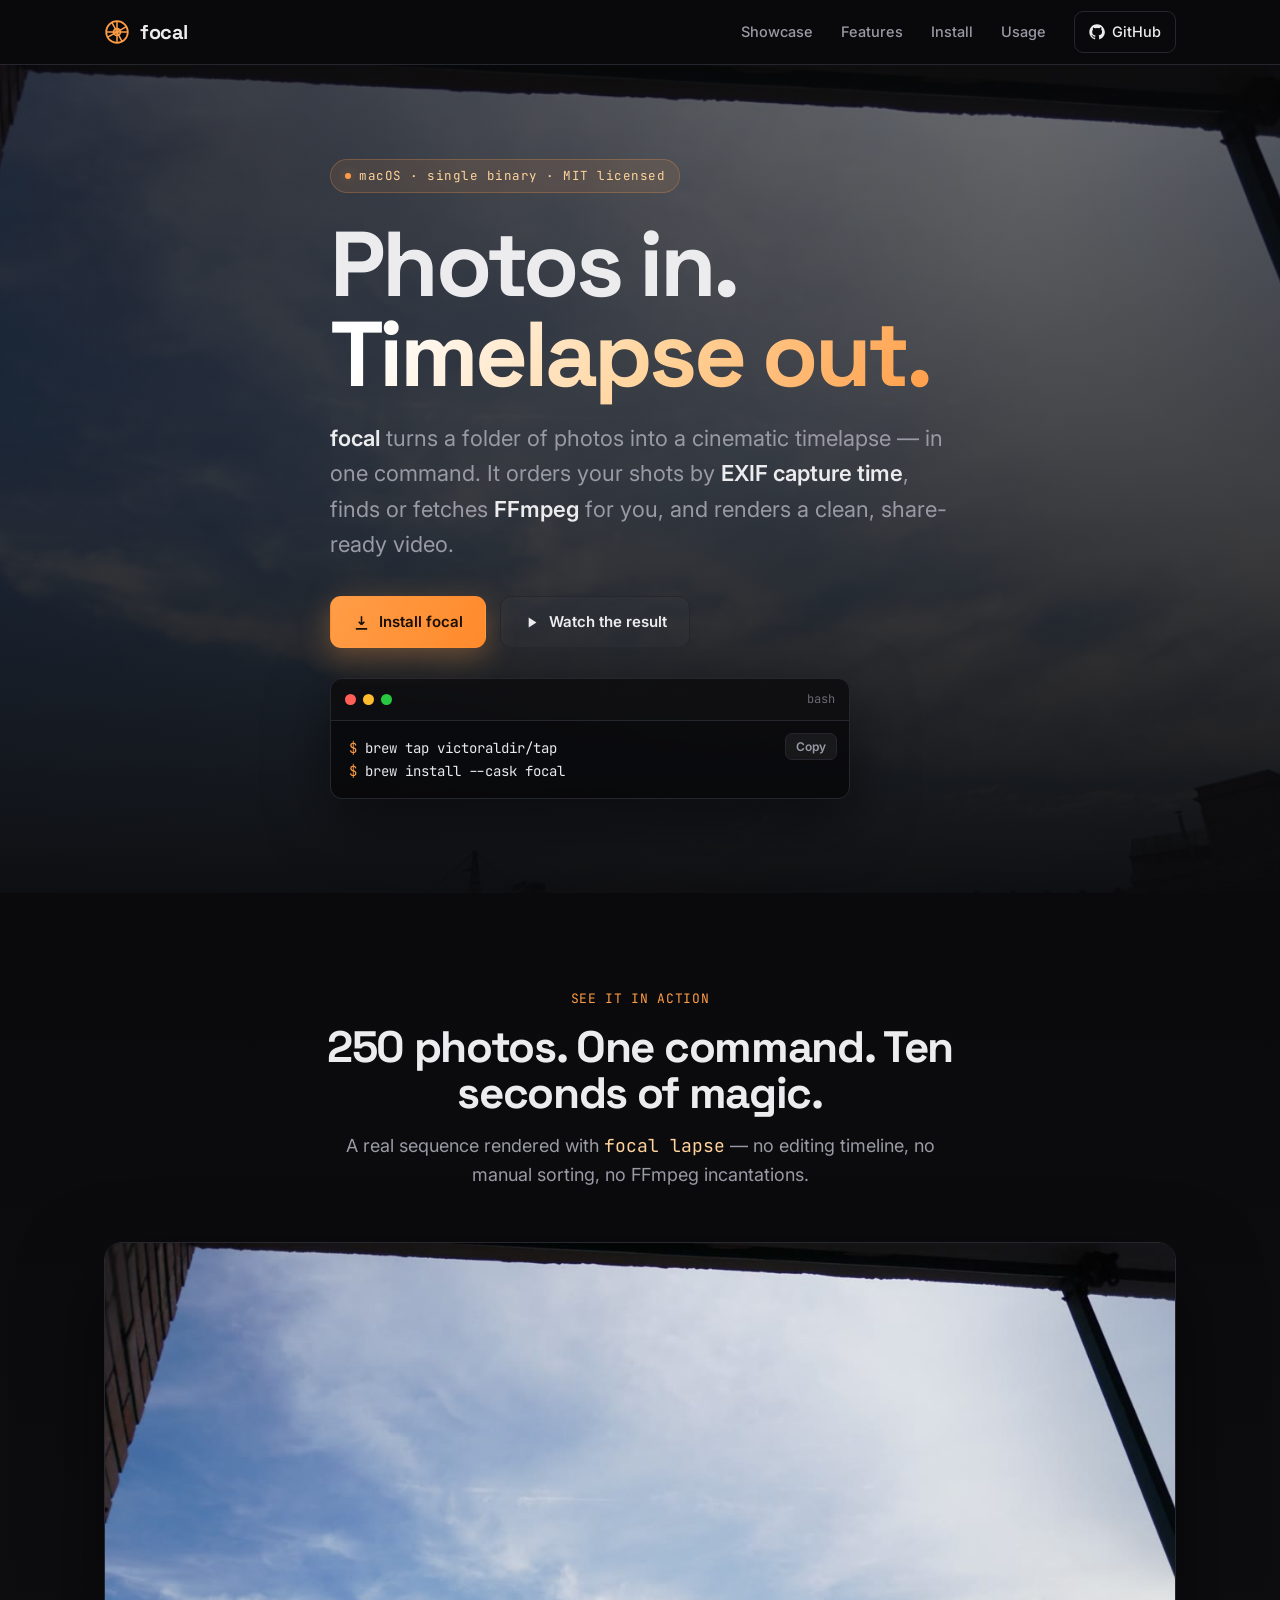
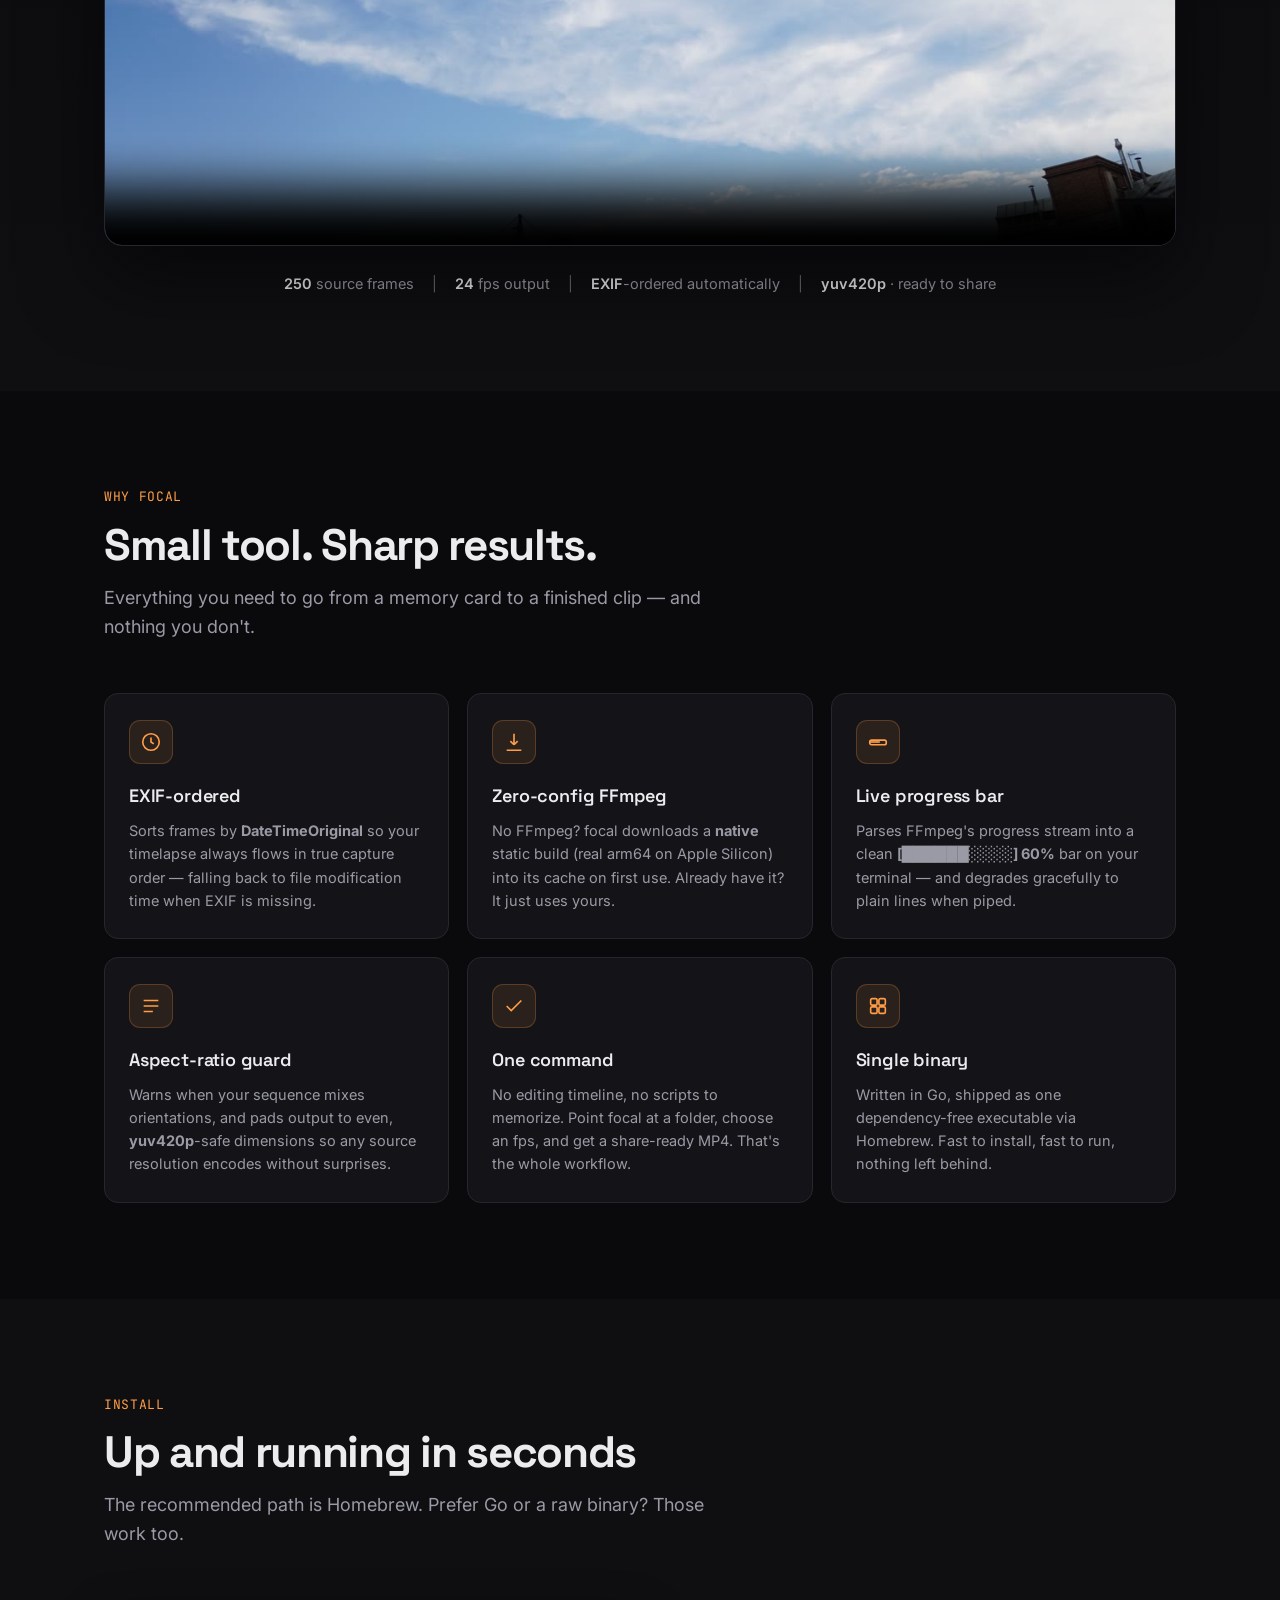
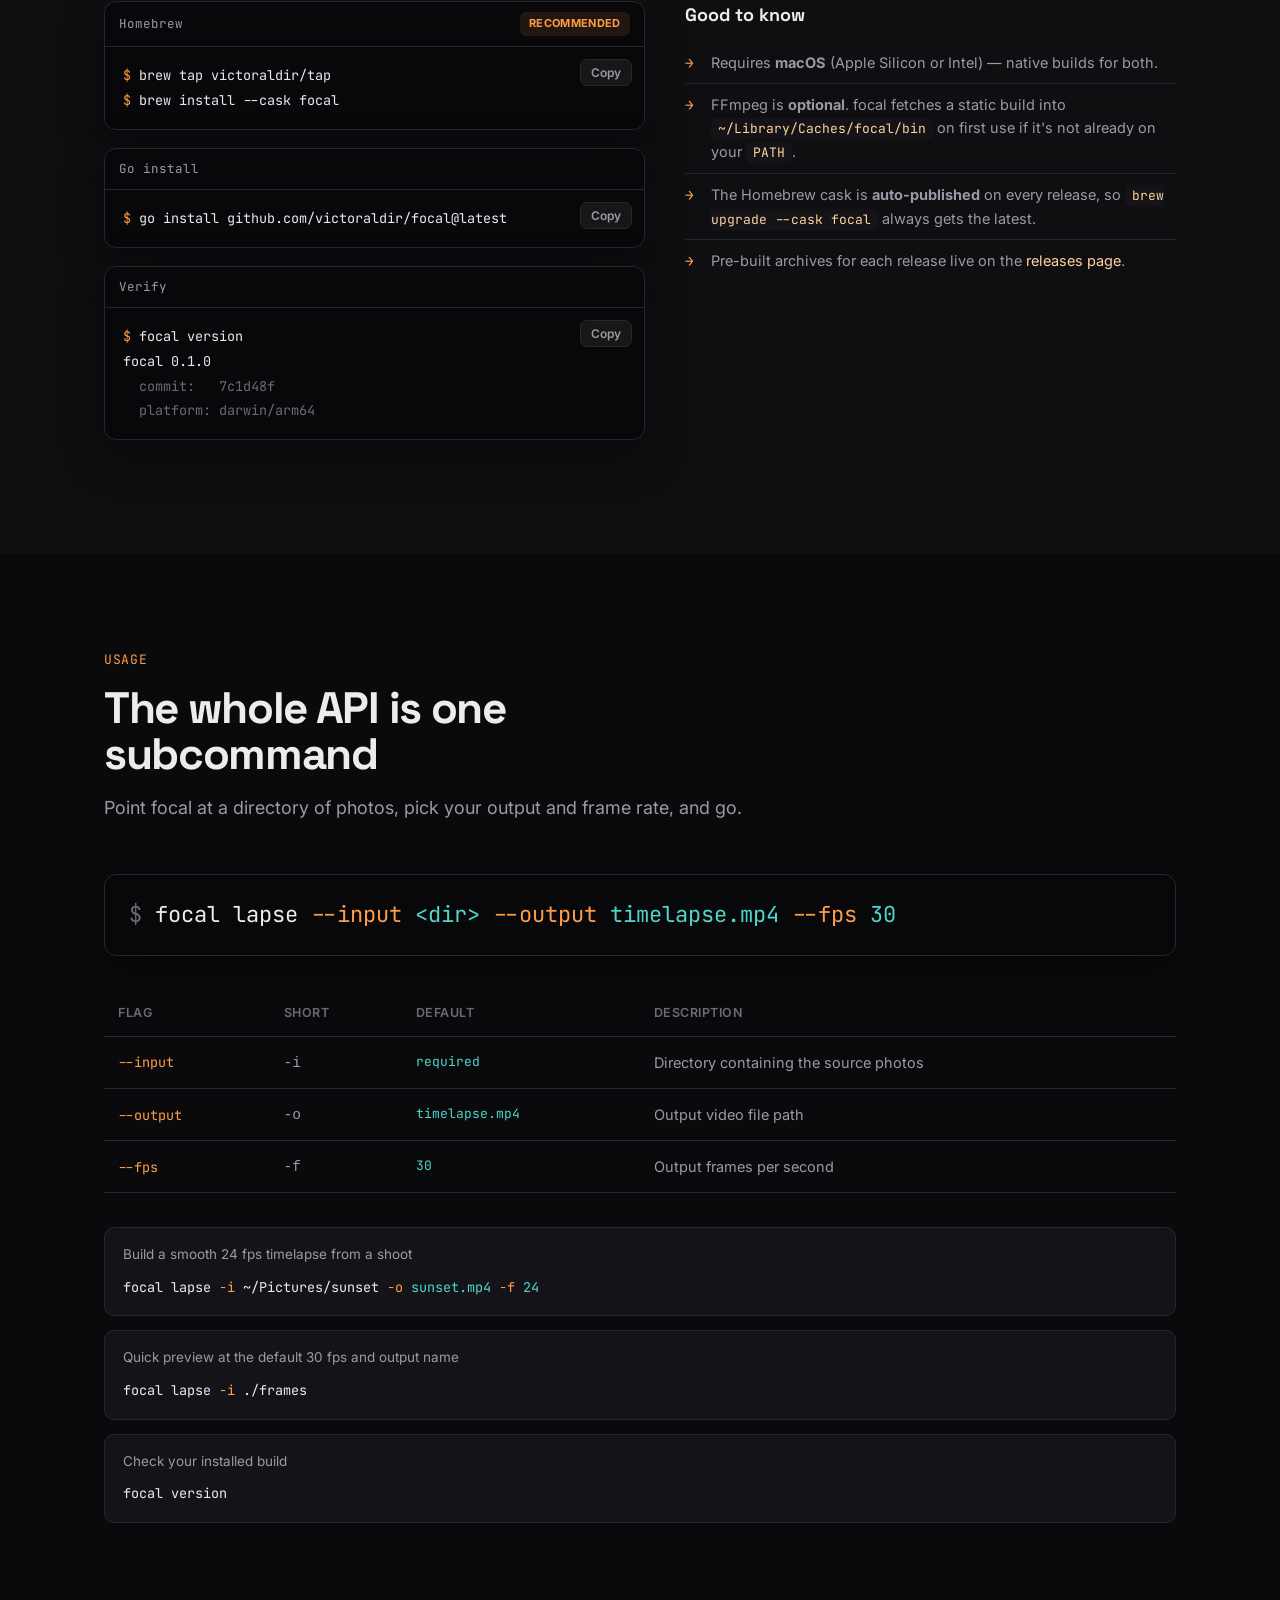
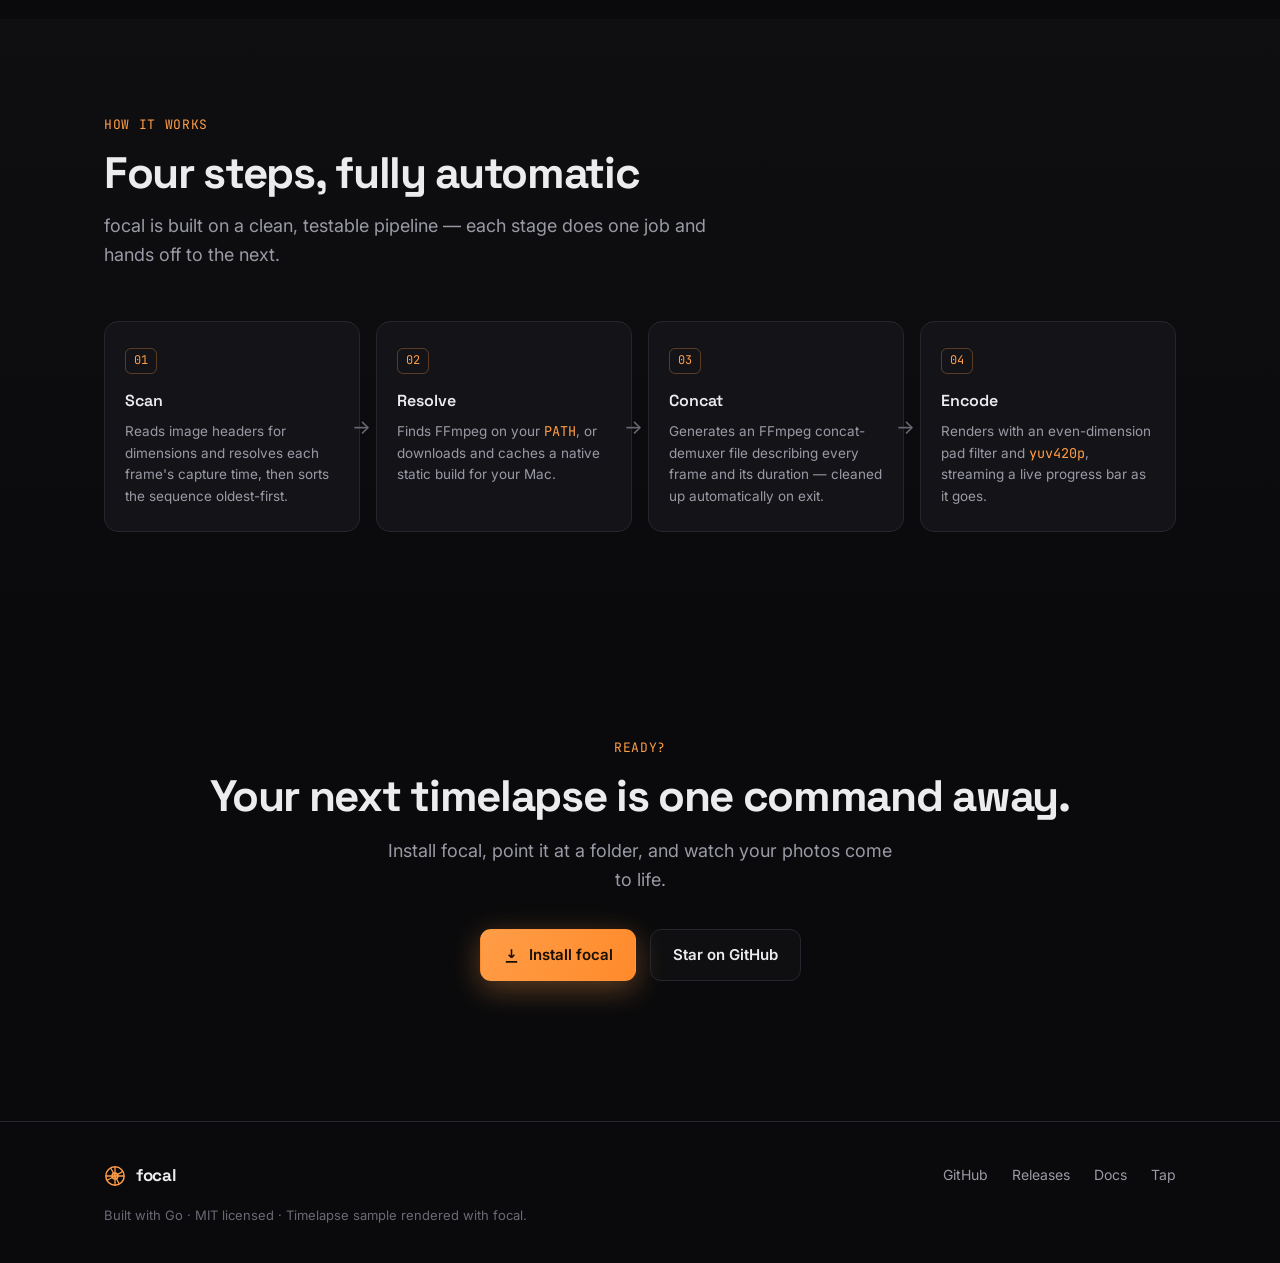
==== docs/index.html @ 0768a814 "docs: add GitHub Pages landing site with timelapse sample Cinematic single-page site (docs/) with he" ====
<!DOCTYPE html>
<html lang="en">
<head>
<meta charset="UTF-8" />
<meta name="viewport" content="width=device-width, initial-scale=1.0" />
<title>focal — cinematic timelapses from a folder of photos</title>
<meta name="description" content="focal is a fast, dependency-free CLI that turns photo sequences into cinematic timelapses. It orders shots by EXIF time, auto-fetches FFmpeg, and renders a share-ready video in one command." />
<meta property="og:title" content="focal — cinematic timelapses from a folder of photos" />
<meta property="og:description" content="Turn a folder of photos into a timelapse in one command. EXIF-ordered, FFmpeg-powered, zero-config on macOS." />
<meta property="og:type" content="website" />
<link rel="preconnect" href="https://fonts.googleapis.com" />
<link rel="preconnect" href="https://fonts.gstatic.com" crossorigin />
<link href="https://fonts.googleapis.com/css2?family=Space+Grotesk:wght@400;500;600;700&family=Inter:wght@400;500;600&family=JetBrains+Mono:wght@400;500&display=swap" rel="stylesheet" />
<style>
  :root {
    --bg: #0a0a0c;
    --bg-2: #0f0f12;
    --card: #141418;
    --card-hover: #1a1a20;
    --border: #26262e;
    --text: #ececef;
    --muted: #9a9aa6;
    --faint: #6a6a76;
    --accent: #ff9d47;
    --accent-2: #ffd39b;
    --accent-glow: rgba(255, 157, 71, 0.35);
    --teal: #4fd6c9;
    --radius: 14px;
    --maxw: 1120px;
    --font-display: 'Space Grotesk', system-ui, sans-serif;
    --font-body: 'Inter', system-ui, -apple-system, sans-serif;
    --font-mono: 'JetBrains Mono', ui-monospace, 'SF Mono', Menlo, monospace;
  }

  * { box-sizing: border-box; margin: 0; padding: 0; }
  html { scroll-behavior: smooth; }
  body {
    background: var(--bg);
    color: var(--text);
    font-family: var(--font-body);
    line-height: 1.6;
    -webkit-font-smoothing: antialiased;
    overflow-x: hidden;
  }
  a { color: inherit; text-decoration: none; }
  .wrap { max-width: var(--maxw); margin: 0 auto; padding: 0 24px; }

  /* ---------- Nav ---------- */
  nav {
    position: sticky; top: 0; z-index: 50;
    backdrop-filter: blur(12px);
    background: rgba(10, 10, 12, 0.72);
    border-bottom: 1px solid var(--border);
  }
  nav .wrap { display: flex; align-items: center; justify-content: space-between; height: 64px; }
  .brand { display: flex; align-items: center; gap: 10px; font-family: var(--font-display); font-weight: 700; font-size: 20px; letter-spacing: -0.02em; }
  .brand svg { width: 26px; height: 26px; }
  .nav-links { display: flex; align-items: center; gap: 28px; }
  .nav-links a { color: var(--muted); font-size: 14.5px; font-weight: 500; transition: color .18s; }
  .nav-links a:hover { color: var(--text); }
  .nav-cta {
    display: inline-flex; align-items: center; gap: 7px;
    border: 1px solid var(--border); border-radius: 9px;
    padding: 8px 14px; color: var(--text) !important; font-weight: 600; font-size: 14px;
    transition: border-color .18s, background .18s;
  }
  .nav-cta:hover { border-color: var(--accent); background: rgba(255,157,71,0.08); }
  @media (max-width: 720px) { .nav-links a:not(.nav-cta) { display: none; } }

  /* ---------- Hero ---------- */
  .hero { position: relative; min-height: 92vh; display: flex; align-items: center; overflow: hidden; }
  .hero-video {
    position: absolute; inset: 0; width: 100%; height: 100%;
    object-fit: cover; z-index: 0; filter: saturate(1.05) contrast(1.02);
  }
  .hero-scrim {
    position: absolute; inset: 0; z-index: 1;
    background:
      radial-gradient(120% 90% at 15% 10%, rgba(10,10,12,0.35), transparent 55%),
      linear-gradient(180deg, rgba(10,10,12,0.55) 0%, rgba(10,10,12,0.72) 45%, rgba(10,10,12,0.97) 100%);
  }
  .hero .wrap { position: relative; z-index: 2; padding-top: 60px; padding-bottom: 60px; }
  .eyebrow {
    display: inline-flex; align-items: center; gap: 8px;
    font-family: var(--font-mono); font-size: 12.5px; letter-spacing: 0.04em;
    color: var(--accent-2); background: rgba(255,157,71,0.10);
    border: 1px solid rgba(255,157,71,0.25); border-radius: 999px; padding: 6px 14px;
    margin-bottom: 26px;
  }
  .eyebrow .dot { width: 6px; height: 6px; border-radius: 50%; background: var(--accent); box-shadow: 0 0 10px var(--accent-glow); }
  h1 {
    font-family: var(--font-display); font-weight: 700;
    font-size: clamp(46px, 8vw, 92px); line-height: 0.98; letter-spacing: -0.04em;
    margin-bottom: 22px;
  }
  h1 .grad {
    background: linear-gradient(120deg, #fff 10%, var(--accent-2) 55%, var(--accent) 100%);
    -webkit-background-clip: text; background-clip: text; -webkit-text-fill-color: transparent;
  }
  .lede { font-size: clamp(17px, 2.4vw, 22px); color: var(--muted); max-width: 620px; margin-bottom: 34px; }
  .lede strong { color: var(--text); font-weight: 600; }

  .hero-actions { display: flex; flex-wrap: wrap; gap: 14px; align-items: center; margin-bottom: 30px; }
  .btn {
    display: inline-flex; align-items: center; gap: 9px;
    font-weight: 600; font-size: 15px; border-radius: 11px; padding: 13px 22px;
    transition: transform .15s, box-shadow .2s, background .2s, border-color .2s; cursor: pointer; border: 1px solid transparent;
  }
  .btn-primary { background: linear-gradient(120deg, var(--accent) 0%, #ff8a2b 100%); color: #1a0f04; box-shadow: 0 8px 30px var(--accent-glow); }
  .btn-primary:hover { transform: translateY(-2px); box-shadow: 0 12px 40px var(--accent-glow); }
  .btn-ghost { border-color: var(--border); color: var(--text); background: rgba(255,255,255,0.02); }
  .btn-ghost:hover { border-color: var(--faint); background: rgba(255,255,255,0.05); }

  /* Terminal copy block */
  .terminal {
    background: rgba(8,8,10,0.86); border: 1px solid var(--border); border-radius: 12px;
    font-family: var(--font-mono); font-size: 14px; max-width: 520px;
    box-shadow: 0 20px 60px rgba(0,0,0,0.5); overflow: hidden;
  }
  .terminal-bar { display: flex; align-items: center; gap: 7px; padding: 11px 14px; border-bottom: 1px solid var(--border); background: rgba(255,255,255,0.015); }
  .terminal-bar .tdot { width: 11px; height: 11px; border-radius: 50%; }
  .terminal-bar .r { background: #ff5f57; } .terminal-bar .y { background: #febc2e; } .terminal-bar .g { background: #28c840; }
  .terminal-bar .tlabel { margin-left: auto; color: var(--faint); font-size: 12px; }
  .terminal-body { padding: 16px 18px; position: relative; }
  .terminal-body .line { white-space: nowrap; overflow-x: auto; }
  .terminal-body .prompt { color: var(--accent); user-select: none; }
  .terminal-body .cmd { color: #e8e8ee; }
  .copy-btn {
    position: absolute; top: 12px; right: 12px;
    background: rgba(255,255,255,0.06); border: 1px solid var(--border); color: var(--muted);
    border-radius: 7px; padding: 5px 10px; font-family: var(--font-body); font-size: 12px; font-weight: 600;
    cursor: pointer; transition: all .15s;
  }
  .copy-btn:hover { color: var(--text); border-color: var(--faint); }
  .copy-btn.copied { color: var(--teal); border-color: var(--teal); }

  /* ---------- Sections ---------- */
  section { padding: 96px 0; position: relative; }
  .section-head { max-width: 640px; margin-bottom: 52px; }
  .kicker { font-family: var(--font-mono); font-size: 13px; letter-spacing: 0.05em; color: var(--accent); text-transform: uppercase; margin-bottom: 14px; display: block; }
  h2 { font-family: var(--font-display); font-weight: 700; font-size: clamp(30px, 4.5vw, 44px); letter-spacing: -0.03em; line-height: 1.05; margin-bottom: 16px; }
  .section-head p { color: var(--muted); font-size: 18px; }

  /* Showcase */
  .showcase { background: linear-gradient(180deg, var(--bg) 0%, var(--bg-2) 100%); }
  .video-frame {
    border: 1px solid var(--border); border-radius: 18px; overflow: hidden;
    box-shadow: 0 30px 80px rgba(0,0,0,0.55); background: #000; position: relative;
  }
  .video-frame video { display: block; width: 100%; height: auto; }
  .video-caption {
    display: flex; flex-wrap: wrap; gap: 18px; justify-content: center; margin-top: 26px;
    color: var(--muted); font-size: 14.5px;
  }
  .video-caption b { color: var(--text); font-weight: 600; }
  .video-caption .sep { color: var(--faint); }

  /* Features */
  .features-grid { display: grid; grid-template-columns: repeat(3, 1fr); gap: 18px; }
  @media (max-width: 900px) { .features-grid { grid-template-columns: 1fr 1fr; } }
  @media (max-width: 600px) { .features-grid { grid-template-columns: 1fr; } }
  .feature {
    background: var(--card); border: 1px solid var(--border); border-radius: var(--radius);
    padding: 26px 24px; transition: transform .2s, border-color .2s, background .2s;
  }
  .feature:hover { transform: translateY(-4px); border-color: rgba(255,157,71,0.4); background: var(--card-hover); }
  .feature .ficon {
    width: 44px; height: 44px; border-radius: 11px; display: grid; place-items: center;
    background: rgba(255,157,71,0.10); border: 1px solid rgba(255,157,71,0.22); margin-bottom: 18px;
  }
  .feature .ficon svg { width: 22px; height: 22px; stroke: var(--accent); }
  .feature h3 { font-family: var(--font-display); font-size: 18px; font-weight: 600; margin-bottom: 8px; letter-spacing: -0.01em; }
  .feature p { color: var(--muted); font-size: 14.5px; }

  /* Install */
  .install { background: var(--bg-2); }
  .install-grid { display: grid; grid-template-columns: 1.1fr 1fr; gap: 40px; align-items: start; }
  @media (max-width: 860px) { .install-grid { grid-template-columns: 1fr; gap: 28px; } }
  .code-card {
    background: #08080a; border: 1px solid var(--border); border-radius: 12px; overflow: hidden;
    box-shadow: 0 16px 44px rgba(0,0,0,0.4); margin-bottom: 18px;
  }
  .code-card .cc-head { display: flex; align-items: center; justify-content: space-between; padding: 10px 14px; border-bottom: 1px solid var(--border); }
  .code-card .cc-title { font-family: var(--font-mono); font-size: 12.5px; color: var(--muted); }
  .code-card .cc-badge { font-size: 11px; font-weight: 700; color: var(--accent); background: rgba(255,157,71,0.1); padding: 3px 9px; border-radius: 6px; letter-spacing: 0.03em; }
  .code-card pre { margin: 0; padding: 16px 18px; overflow-x: auto; position: relative; }
  .code-card code { font-family: var(--font-mono); font-size: 13.5px; line-height: 1.85; color: #e8e8ee; }
  .code-card .c-prompt { color: var(--accent); user-select: none; }
  .code-card .c-comment { color: var(--faint); }
  .install-note { color: var(--muted); font-size: 14.5px; }
  .install-note h3 { font-family: var(--font-display); color: var(--text); font-size: 18px; margin-bottom: 12px; }
  .install-note ul { list-style: none; }
  .install-note li { padding: 9px 0; padding-left: 26px; position: relative; border-bottom: 1px solid var(--border); }
  .install-note li:before { content: "→"; position: absolute; left: 0; color: var(--accent); font-family: var(--font-mono); }
  .install-note li:last-child { border-bottom: none; }
  .install-note code { font-family: var(--font-mono); font-size: 13px; background: var(--card); padding: 2px 7px; border-radius: 5px; color: var(--accent-2); }

  /* Usage */
  .usage-cmd {
    font-family: var(--font-mono); font-size: clamp(15px, 2.6vw, 22px); background: #08080a;
    border: 1px solid var(--border); border-radius: 12px; padding: 22px 24px; margin-bottom: 34px;
    overflow-x: auto; box-shadow: 0 16px 44px rgba(0,0,0,0.4);
  }
  .usage-cmd .u-cmd { color: var(--text); } .usage-cmd .u-flag { color: var(--accent); } .usage-cmd .u-val { color: var(--teal); } .usage-cmd .u-prompt { color: var(--faint); }
  table.flags { width: 100%; border-collapse: collapse; font-size: 14.5px; }
  table.flags th, table.flags td { text-align: left; padding: 13px 14px; border-bottom: 1px solid var(--border); }
  table.flags th { color: var(--faint); font-weight: 600; font-size: 12.5px; text-transform: uppercase; letter-spacing: 0.04em; }
  table.flags td:first-child code { font-family: var(--font-mono); color: var(--accent); font-size: 13.5px; }
  table.flags td { color: var(--muted); }
  table.flags .def { font-family: var(--font-mono); color: var(--teal); font-size: 13px; }
  .examples { margin-top: 34px; display: grid; gap: 14px; }
  .example { background: var(--card); border: 1px solid var(--border); border-radius: 10px; padding: 16px 18px; }
  .example .ex-desc { color: var(--muted); font-size: 13.5px; margin-bottom: 8px; }
  .example code { font-family: var(--font-mono); font-size: 13.5px; color: var(--text); }
  .example .e-flag { color: var(--accent); } .example .e-val { color: var(--teal); }

  /* Pipeline */
  .pipeline { background: linear-gradient(180deg, var(--bg-2) 0%, var(--bg) 100%); }
  .steps { display: grid; grid-template-columns: repeat(4, 1fr); gap: 16px; }
  @media (max-width: 820px) { .steps { grid-template-columns: 1fr 1fr; } }
  @media (max-width: 460px) { .steps { grid-template-columns: 1fr; } }
  .step { background: var(--card); border: 1px solid var(--border); border-radius: var(--radius); padding: 24px 20px; position: relative; }
  .step .num { font-family: var(--font-mono); font-size: 12px; color: var(--accent); border: 1px solid rgba(255,157,71,0.3); border-radius: 6px; padding: 2px 8px; display: inline-block; margin-bottom: 14px; }
  .step h4 { font-family: var(--font-display); font-size: 16px; font-weight: 600; margin-bottom: 8px; }
  .step p { color: var(--muted); font-size: 13.5px; }
  .step .arrow { position: absolute; right: -12px; top: 50%; transform: translateY(-50%); color: var(--faint); z-index: 2; font-size: 20px; }
  @media (max-width: 820px) { .step .arrow { display: none; } }

  /* CTA */
  .final-cta { text-align: center; padding: 110px 0; }
  .final-cta h2 { margin-bottom: 18px; }
  .final-cta p { color: var(--muted); font-size: 18px; max-width: 520px; margin: 0 auto 34px; }
  .final-cta .hero-actions { justify-content: center; }

  /* Footer */
  footer { border-top: 1px solid var(--border); padding: 40px 0; }
  footer .wrap { display: flex; flex-wrap: wrap; align-items: center; justify-content: space-between; gap: 16px; }
  footer .brand { font-size: 17px; }
  footer .f-links { display: flex; gap: 24px; color: var(--muted); font-size: 14px; }
  footer .f-links a:hover { color: var(--text); }
  footer .f-meta { color: var(--faint); font-size: 13px; width: 100%; }

  .aperture-spin { transform-origin: center; }
</style>
</head>
<body>

<!-- Aperture logo (reused via <use>) -->
<svg width="0" height="0" style="position:absolute" aria-hidden="true">
  <defs>
    <symbol id="aperture" viewBox="0 0 24 24">
      <circle cx="12" cy="12" r="10" fill="none" stroke="currentColor" stroke-width="1.6"/>
      <path d="M12 2 L12 12 L20.66 7" fill="none" stroke="currentColor" stroke-width="1.4"/>
      <path d="M22 12 L12 12 L16.66 20.66" fill="none" stroke="currentColor" stroke-width="1.4"/>
      <path d="M12 22 L12 12 L3.34 16.66" fill="none" stroke="currentColor" stroke-width="1.4"/>
      <path d="M2 12 L12 12 L7.34 3.34" fill="none" stroke="currentColor" stroke-width="1.4"/>
      <circle cx="12" cy="12" r="3.2" fill="none" stroke="currentColor" stroke-width="1.6"/>
    </symbol>
  </defs>
</svg>

<nav>
  <div class="wrap">
    <a href="#top" class="brand" style="color:var(--accent)">
      <svg><use href="#aperture"/></svg>
      <span style="color:var(--text)">focal</span>
    </a>
    <div class="nav-links">
      <a href="#showcase">Showcase</a>
      <a href="#features">Features</a>
      <a href="#install">Install</a>
      <a href="#usage">Usage</a>
      <a href="https://github.com/victoraldir/focal" class="nav-cta" target="_blank" rel="noopener">
        <svg width="16" height="16" viewBox="0 0 24 24" fill="currentColor"><path d="M12 .5C5.7.5.5 5.7.5 12c0 5.1 3.3 9.4 7.9 10.9.6.1.8-.2.8-.5v-2c-3.2.7-3.9-1.4-3.9-1.4-.5-1.3-1.3-1.7-1.3-1.7-1.1-.7.1-.7.1-.7 1.2.1 1.8 1.2 1.8 1.2 1 1.8 2.8 1.3 3.5 1 .1-.8.4-1.3.7-1.6-2.6-.3-5.3-1.3-5.3-5.7 0-1.3.5-2.3 1.2-3.1-.1-.3-.5-1.5.1-3.1 0 0 1-.3 3.3 1.2a11.5 11.5 0 0 1 6 0C17.3 4.7 18.3 5 18.3 5c.6 1.6.2 2.8.1 3.1.8.8 1.2 1.8 1.2 3.1 0 4.4-2.7 5.4-5.3 5.7.4.4.8 1.1.8 2.2v3.3c0 .3.2.6.8.5 4.6-1.5 7.9-5.8 7.9-10.9C23.5 5.7 18.3.5 12 .5z"/></svg>
        GitHub
      </a>
    </div>
  </div>
</nav>

<header class="hero" id="top">
  <video class="hero-video" autoplay muted loop playsinline poster="assets/poster.jpg">
    <source src="assets/timelapse-sample.mp4" type="video/mp4" />
  </video>
  <div class="hero-scrim"></div>
  <div class="wrap">
    <span class="eyebrow"><span class="dot"></span> macOS &middot; single binary &middot; MIT licensed</span>
    <h1>Photos in.<br /><span class="grad">Timelapse out.</span></h1>
    <p class="lede"><strong>focal</strong> turns a folder of photos into a cinematic timelapse — in one command. It orders your shots by <strong>EXIF capture time</strong>, finds or fetches <strong>FFmpeg</strong> for you, and renders a clean, share-ready video.</p>
    <div class="hero-actions">
      <a href="#install" class="btn btn-primary">
        <svg width="17" height="17" viewBox="0 0 24 24" fill="none" stroke="currentColor" stroke-width="2.2"><path d="M12 3v12m0 0 4-4m-4 4-4-4M4 21h16"/></svg>
        Install focal
      </a>
      <a href="#showcase" class="btn btn-ghost">
        <svg width="17" height="17" viewBox="0 0 24 24" fill="currentColor"><path d="M8 5v14l11-7z"/></svg>
        Watch the result
      </a>
    </div>
    <div class="terminal">
      <div class="terminal-bar">
        <span class="tdot r"></span><span class="tdot y"></span><span class="tdot g"></span>
        <span class="tlabel">bash</span>
      </div>
      <div class="terminal-body">
        <button class="copy-btn" data-copy="brew tap victoraldir/tap&#10;brew install --cask focal">Copy</button>
        <div class="line"><span class="prompt">$ </span><span class="cmd">brew tap victoraldir/tap</span></div>
        <div class="line"><span class="prompt">$ </span><span class="cmd">brew install --cask focal</span></div>
      </div>
    </div>
  </div>
</header>

<!-- SHOWCASE -->
<section class="showcase" id="showcase">
  <div class="wrap">
    <div class="section-head" style="margin-inline:auto; text-align:center;">
      <span class="kicker">See it in action</span>
      <h2>250 photos. One command. Ten seconds of magic.</h2>
      <p style="margin-inline:auto;">A real sequence rendered with <code style="font-family:var(--font-mono);color:var(--accent-2)">focal lapse</code> — no editing timeline, no manual sorting, no FFmpeg incantations.</p>
    </div>
    <div class="video-frame">
      <video controls loop muted playsinline poster="assets/poster.jpg" preload="none">
        <source src="assets/timelapse-sample.mp4" type="video/mp4" />
        Your browser does not support the video tag.
      </video>
    </div>
    <div class="video-caption">
      <span><b>250</b> source frames</span><span class="sep">|</span>
      <span><b>24</b> fps output</span><span class="sep">|</span>
      <span><b>EXIF</b>-ordered automatically</span><span class="sep">|</span>
      <span><b>yuv420p</b> &middot; ready to share</span>
    </div>
  </div>
</section>

<!-- FEATURES -->
<section id="features">
  <div class="wrap">
    <div class="section-head">
      <span class="kicker">Why focal</span>
      <h2>Small tool. Sharp results.</h2>
      <p>Everything you need to go from a memory card to a finished clip — and nothing you don't.</p>
    </div>
    <div class="features-grid">
      <div class="feature">
        <div class="ficon"><svg viewBox="0 0 24 24" fill="none" stroke-width="1.8"><circle cx="12" cy="12" r="9"/><path d="M12 7v5l3 2"/></svg></div>
        <h3>EXIF-ordered</h3>
        <p>Sorts frames by <b>DateTimeOriginal</b> so your timelapse always flows in true capture order — falling back to file modification time when EXIF is missing.</p>
      </div>
      <div class="feature">
        <div class="ficon"><svg viewBox="0 0 24 24" fill="none" stroke-width="1.8"><path d="M12 3v12m0 0 4-4m-4 4-4-4M4 21h16"/></svg></div>
        <h3>Zero-config FFmpeg</h3>
        <p>No FFmpeg? focal downloads a <b>native</b> static build (real arm64 on Apple Silicon) into its cache on first use. Already have it? It just uses yours.</p>
      </div>
      <div class="feature">
        <div class="ficon"><svg viewBox="0 0 24 24" fill="none" stroke-width="1.8"><rect x="3" y="10" width="18" height="5" rx="2"/><path d="M3 12h11"/></svg></div>
        <h3>Live progress bar</h3>
        <p>Parses FFmpeg's progress stream into a clean <b>[██████░░░░] 60%</b> bar on your terminal — and degrades gracefully to plain lines when piped.</p>
      </div>
      <div class="feature">
        <div class="ficon"><svg viewBox="0 0 24 24" fill="none" stroke-width="1.8"><path d="M4 6h16M4 12h16M4 18h10"/></svg></div>
        <h3>Aspect-ratio guard</h3>
        <p>Warns when your sequence mixes orientations, and pads output to even, <b>yuv420p</b>-safe dimensions so any source resolution encodes without surprises.</p>
      </div>
      <div class="feature">
        <div class="ficon"><svg viewBox="0 0 24 24" fill="none" stroke-width="1.8"><path d="M20 6 9 17l-5-5"/></svg></div>
        <h3>One command</h3>
        <p>No editing timeline, no scripts to memorize. Point focal at a folder, choose an fps, and get a share-ready MP4. That's the whole workflow.</p>
      </div>
      <div class="feature">
        <div class="ficon"><svg viewBox="0 0 24 24" fill="none" stroke-width="1.8"><rect x="4" y="4" width="7" height="7" rx="1.5"/><rect x="13" y="4" width="7" height="7" rx="1.5"/><rect x="4" y="13" width="7" height="7" rx="1.5"/><rect x="13" y="13" width="7" height="7" rx="1.5"/></svg></div>
        <h3>Single binary</h3>
        <p>Written in Go, shipped as one dependency-free executable via Homebrew. Fast to install, fast to run, nothing left behind.</p>
      </div>
    </div>
  </div>
</section>

<!-- INSTALL -->
<section class="install" id="install">
  <div class="wrap">
    <div class="section-head">
      <span class="kicker">Install</span>
      <h2>Up and running in seconds</h2>
      <p>The recommended path is Homebrew. Prefer Go or a raw binary? Those work too.</p>
    </div>
    <div class="install-grid">
      <div>
        <div class="code-card">
          <div class="cc-head"><span class="cc-title">Homebrew</span><span class="cc-badge">RECOMMENDED</span></div>
          <pre><button class="copy-btn" data-copy="brew tap victoraldir/tap&#10;brew install --cask focal">Copy</button><code><span class="c-prompt">$ </span>brew tap victoraldir/tap
<span class="c-prompt">$ </span>brew install --cask focal</code></pre>
        </div>
        <div class="code-card">
          <div class="cc-head"><span class="cc-title">Go install</span></div>
          <pre><button class="copy-btn" data-copy="go install github.com/victoraldir/focal@latest">Copy</button><code><span class="c-prompt">$ </span>go install github.com/victoraldir/focal@latest</code></pre>
        </div>
        <div class="code-card">
          <div class="cc-head"><span class="cc-title">Verify</span></div>
          <pre><button class="copy-btn" data-copy="focal version">Copy</button><code><span class="c-prompt">$ </span>focal version
focal 0.1.0
  <span class="c-comment">commit:   7c1d48f
  platform: darwin/arm64</span></code></pre>
        </div>
      </div>
      <div class="install-note">
        <h3>Good to know</h3>
        <ul>
          <li>Requires <b>macOS</b> (Apple Silicon or Intel) — native builds for both.</li>
          <li>FFmpeg is <b>optional</b>. focal fetches a static build into <code>~/Library/Caches/focal/bin</code> on first use if it's not already on your <code>PATH</code>.</li>
          <li>The Homebrew cask is <b>auto-published</b> on every release, so <code>brew upgrade --cask focal</code> always gets the latest.</li>
          <li>Pre-built archives for each release live on the <a href="https://github.com/victoraldir/focal/releases" target="_blank" rel="noopener" style="color:var(--accent-2)">releases page</a>.</li>
        </ul>
      </div>
    </div>
  </div>
</section>

<!-- USAGE -->
<section id="usage">
  <div class="wrap">
    <div class="section-head">
      <span class="kicker">Usage</span>
      <h2>The whole API is one subcommand</h2>
      <p>Point focal at a directory of photos, pick your output and frame rate, and go.</p>
    </div>
    <div class="usage-cmd">
      <span class="u-prompt">$ </span><span class="u-cmd">focal lapse</span> <span class="u-flag">--input</span> <span class="u-val">&lt;dir&gt;</span> <span class="u-flag">--output</span> <span class="u-val">timelapse.mp4</span> <span class="u-flag">--fps</span> <span class="u-val">30</span>
    </div>
    <table class="flags">
      <thead><tr><th>Flag</th><th>Short</th><th>Default</th><th>Description</th></tr></thead>
      <tbody>
        <tr><td><code>--input</code></td><td><code>-i</code></td><td class="def">required</td><td>Directory containing the source photos</td></tr>
        <tr><td><code>--output</code></td><td><code>-o</code></td><td class="def">timelapse.mp4</td><td>Output video file path</td></tr>
        <tr><td><code>--fps</code></td><td><code>-f</code></td><td class="def">30</td><td>Output frames per second</td></tr>
      </tbody>
    </table>
    <div class="examples">
      <div class="example">
        <div class="ex-desc">Build a smooth 24&nbsp;fps timelapse from a shoot</div>
        <code>focal lapse <span class="e-flag">-i</span> ~/Pictures/sunset <span class="e-flag">-o</span> <span class="e-val">sunset.mp4</span> <span class="e-flag">-f</span> <span class="e-val">24</span></code>
      </div>
      <div class="example">
        <div class="ex-desc">Quick preview at the default 30&nbsp;fps and output name</div>
        <code>focal lapse <span class="e-flag">-i</span> ./frames</code>
      </div>
      <div class="example">
        <div class="ex-desc">Check your installed build</div>
        <code>focal version</code>
      </div>
    </div>
  </div>
</section>

<!-- PIPELINE -->
<section class="pipeline">
  <div class="wrap">
    <div class="section-head">
      <span class="kicker">How it works</span>
      <h2>Four steps, fully automatic</h2>
      <p>focal is built on a clean, testable pipeline — each stage does one job and hands off to the next.</p>
    </div>
    <div class="steps">
      <div class="step">
        <span class="num">01</span><h4>Scan</h4>
        <p>Reads image headers for dimensions and resolves each frame's capture time, then sorts the sequence oldest-first.</p>
        <span class="arrow">→</span>
      </div>
      <div class="step">
        <span class="num">02</span><h4>Resolve</h4>
        <p>Finds FFmpeg on your <code style="font-family:var(--font-mono);color:var(--accent)">PATH</code>, or downloads and caches a native static build for your Mac.</p>
        <span class="arrow">→</span>
      </div>
      <div class="step">
        <span class="num">03</span><h4>Concat</h4>
        <p>Generates an FFmpeg concat-demuxer file describing every frame and its duration — cleaned up automatically on exit.</p>
        <span class="arrow">→</span>
      </div>
      <div class="step">
        <span class="num">04</span><h4>Encode</h4>
        <p>Renders with an even-dimension pad filter and <code style="font-family:var(--font-mono);color:var(--accent)">yuv420p</code>, streaming a live progress bar as it goes.</p>
      </div>
    </div>
  </div>
</section>

<!-- FINAL CTA -->
<section class="final-cta">
  <div class="wrap">
    <span class="kicker" style="display:block;">Ready?</span>
    <h2>Your next timelapse is one command away.</h2>
    <p>Install focal, point it at a folder, and watch your photos come to life.</p>
    <div class="hero-actions">
      <a href="#install" class="btn btn-primary">
        <svg width="17" height="17" viewBox="0 0 24 24" fill="none" stroke="currentColor" stroke-width="2.2"><path d="M12 3v12m0 0 4-4m-4 4-4-4M4 21h16"/></svg>
        Install focal
      </a>
      <a href="https://github.com/victoraldir/focal" class="btn btn-ghost" target="_blank" rel="noopener">Star on GitHub</a>
    </div>
  </div>
</section>

<footer>
  <div class="wrap">
    <a href="#top" class="brand" style="color:var(--accent)"><svg style="width:22px;height:22px"><use href="#aperture"/></svg><span style="color:var(--text)">focal</span></a>
    <div class="f-links">
      <a href="https://github.com/victoraldir/focal" target="_blank" rel="noopener">GitHub</a>
      <a href="https://github.com/victoraldir/focal/releases" target="_blank" rel="noopener">Releases</a>
      <a href="https://github.com/victoraldir/focal/blob/main/README.md" target="_blank" rel="noopener">Docs</a>
      <a href="https://github.com/victoraldir/homebrew-tap" target="_blank" rel="noopener">Tap</a>
    </div>
    <div class="f-meta">Built with Go &middot; MIT licensed &middot; Timelapse sample rendered with focal.</div>
  </div>
</footer>

<script>
  document.querySelectorAll('.copy-btn').forEach(function (btn) {
    btn.addEventListener('click', function () {
      var text = btn.getAttribute('data-copy').replace(/&#10;/g, '\n');
      navigator.clipboard.writeText(text).then(function () {
        var original = btn.textContent;
        btn.textContent = 'Copied!';
        btn.classList.add('copied');
        setTimeout(function () { btn.textContent = original; btn.classList.remove('copied'); }, 1600);
      });
    });
  });
</script>
</body>
</html>
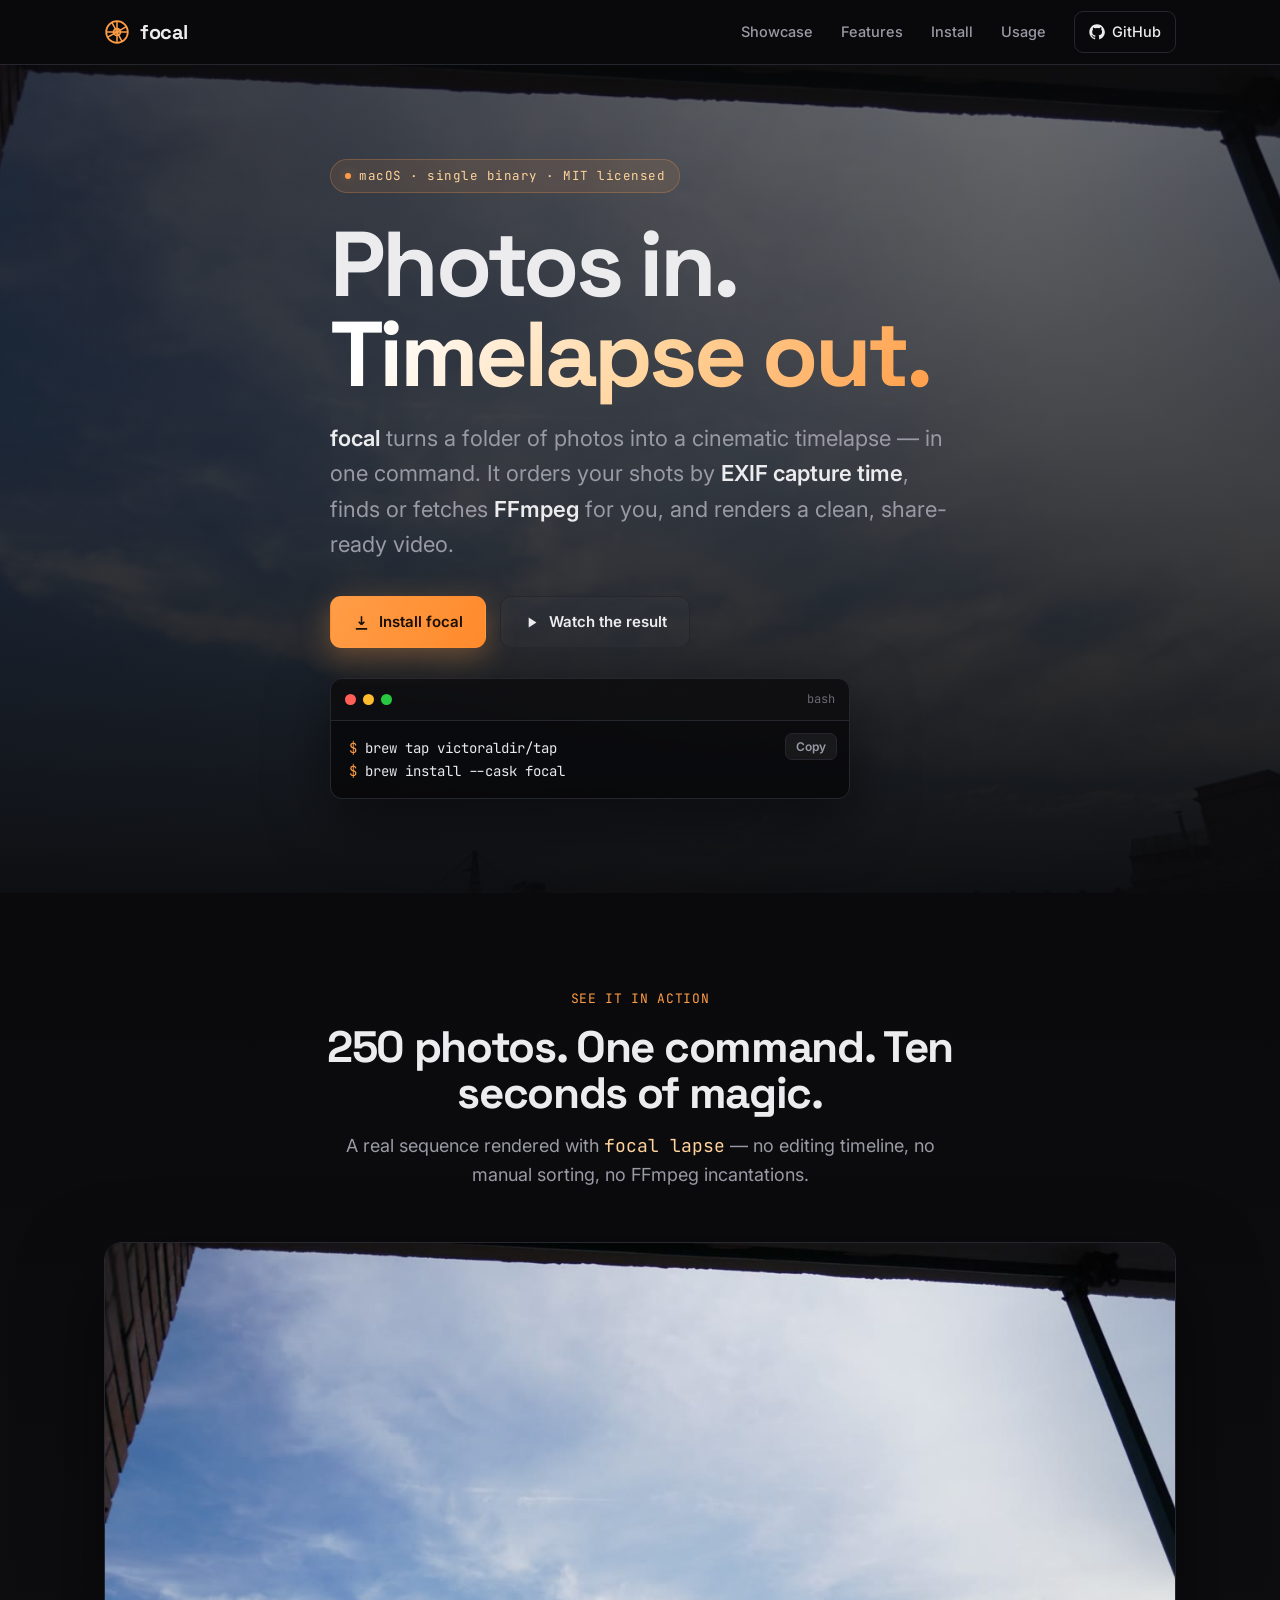
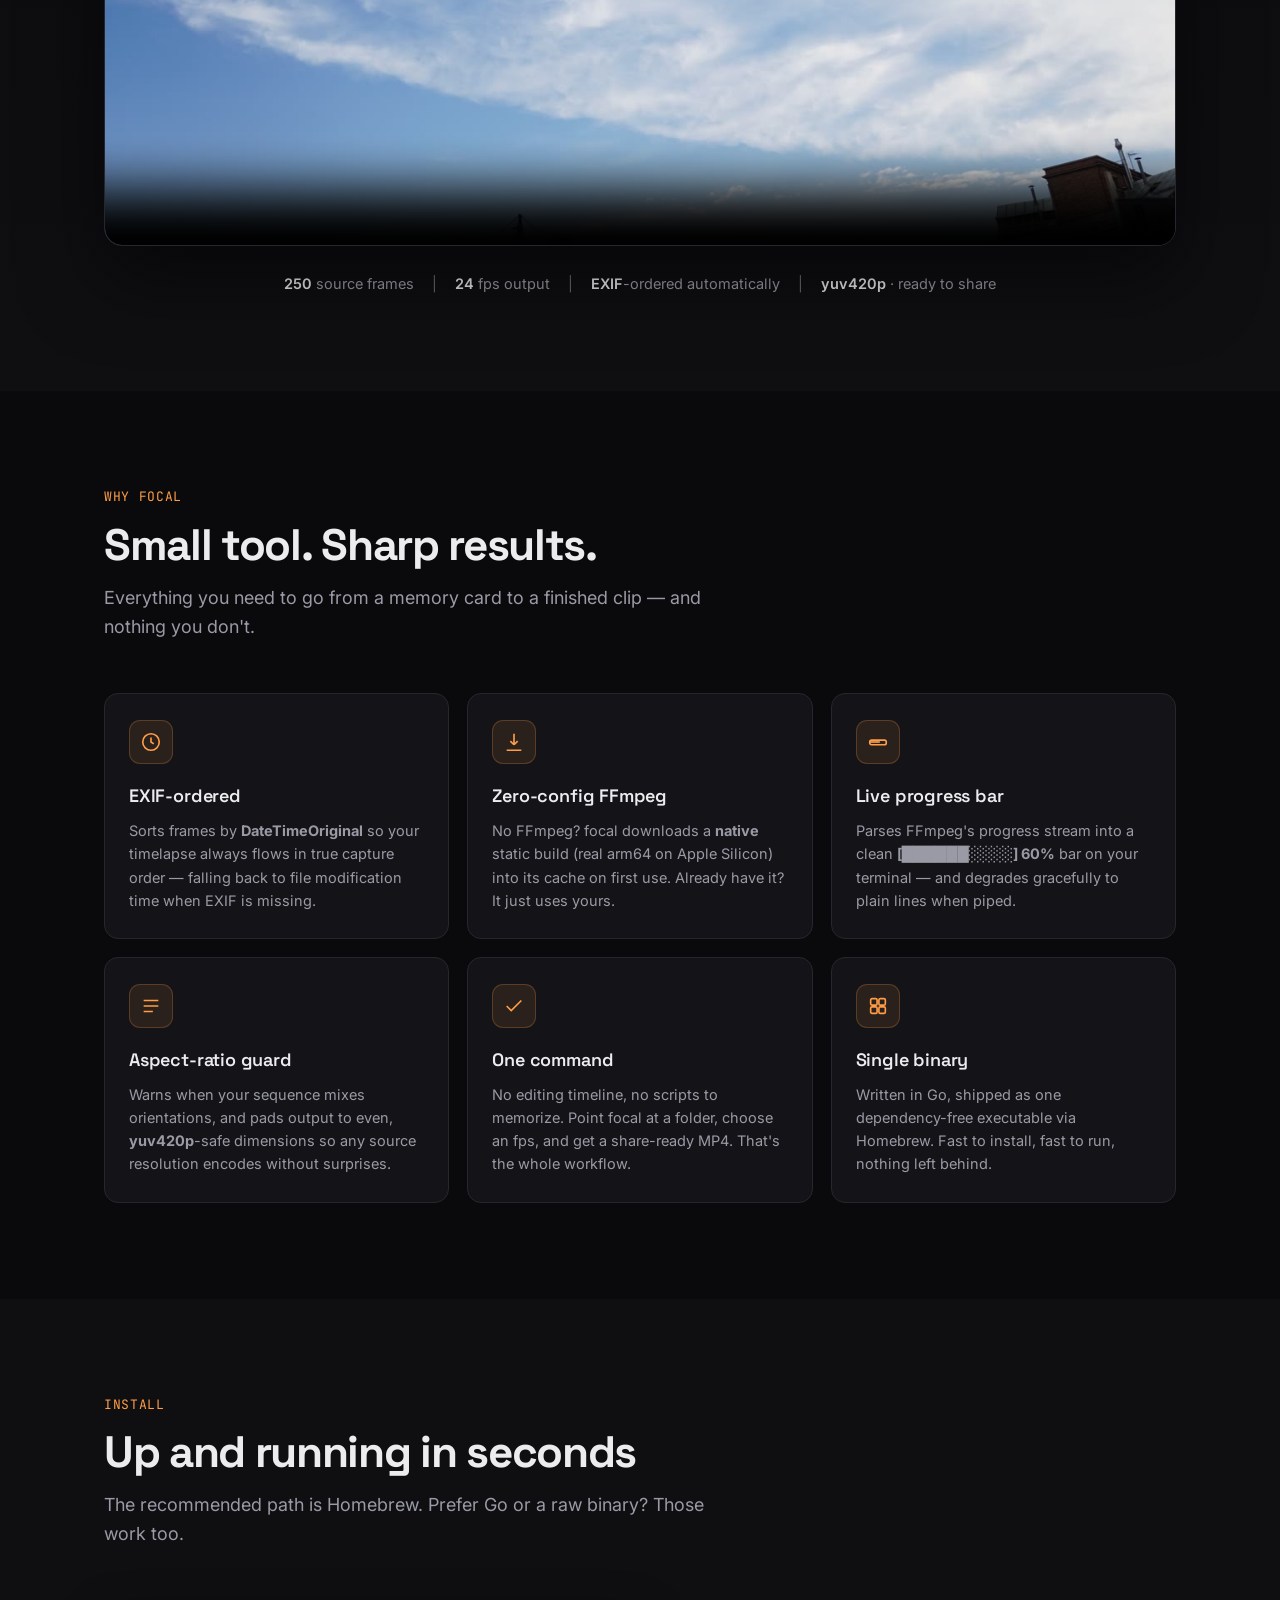
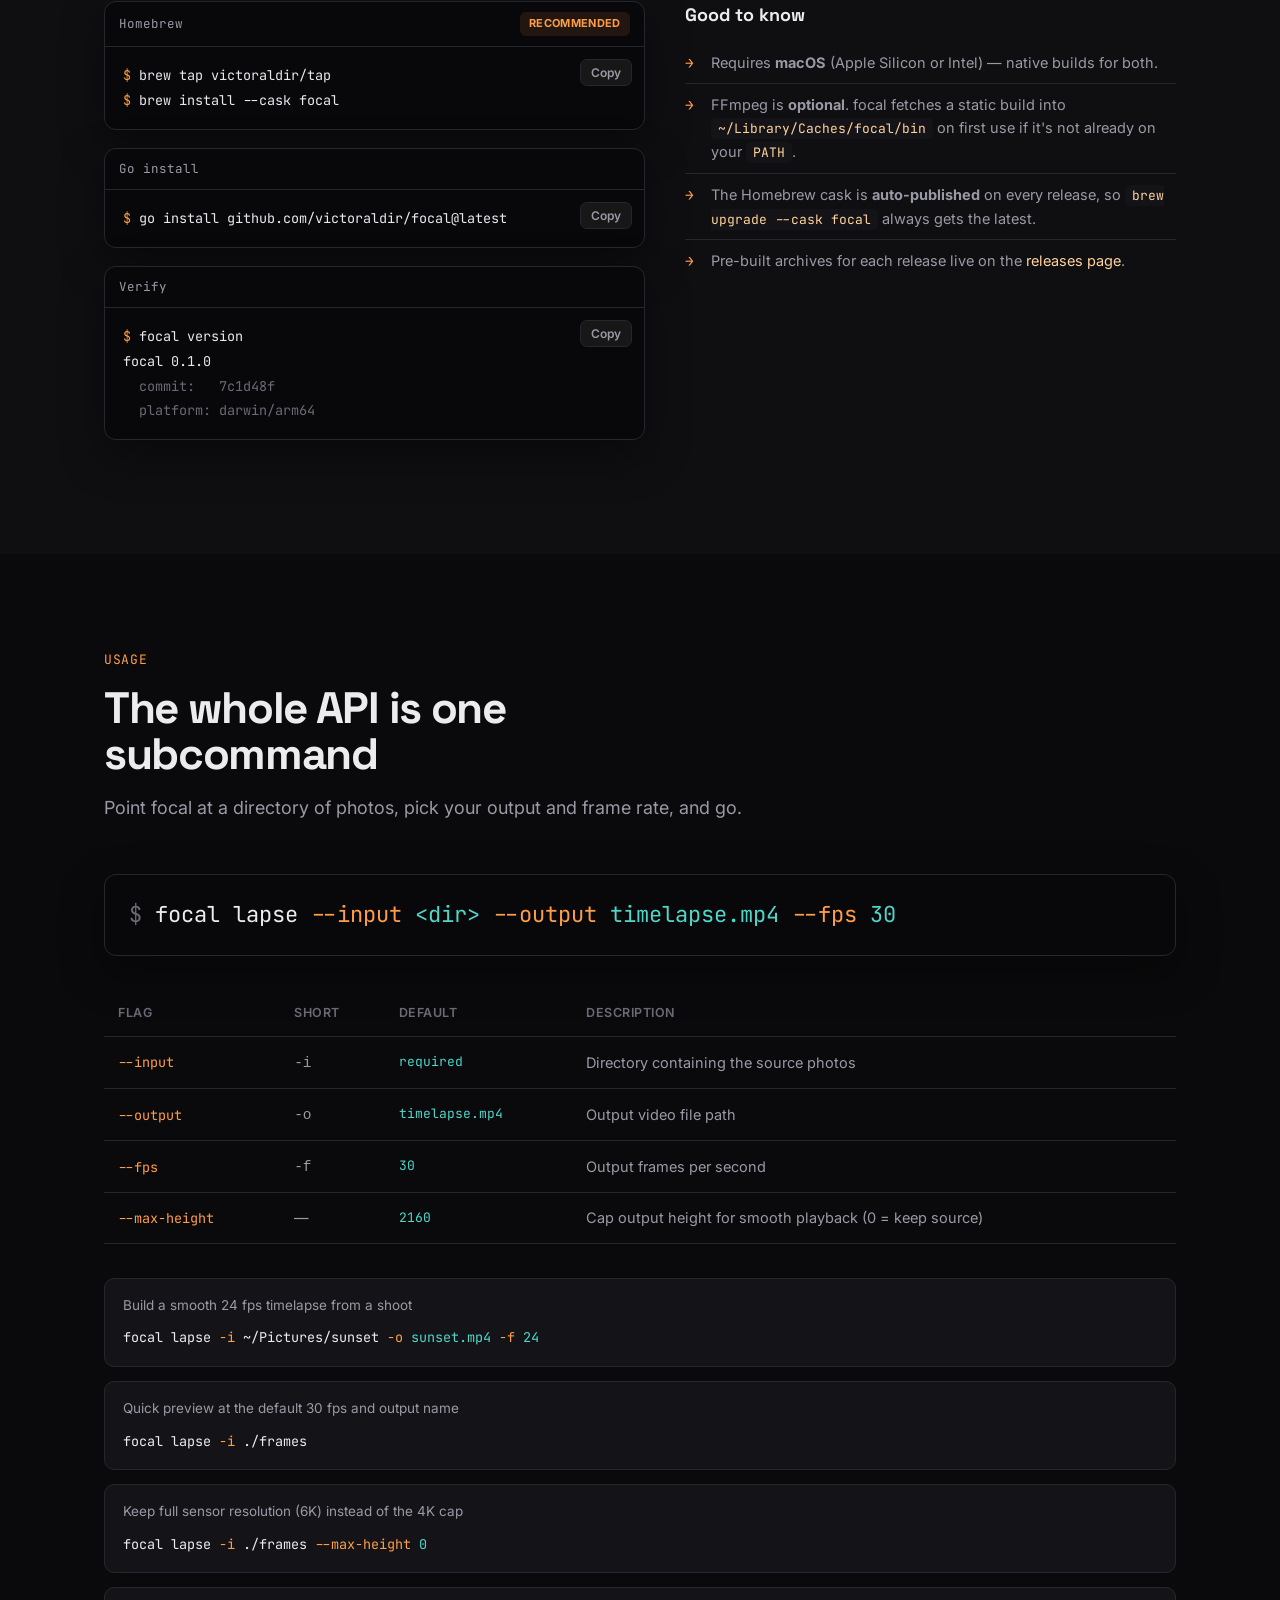
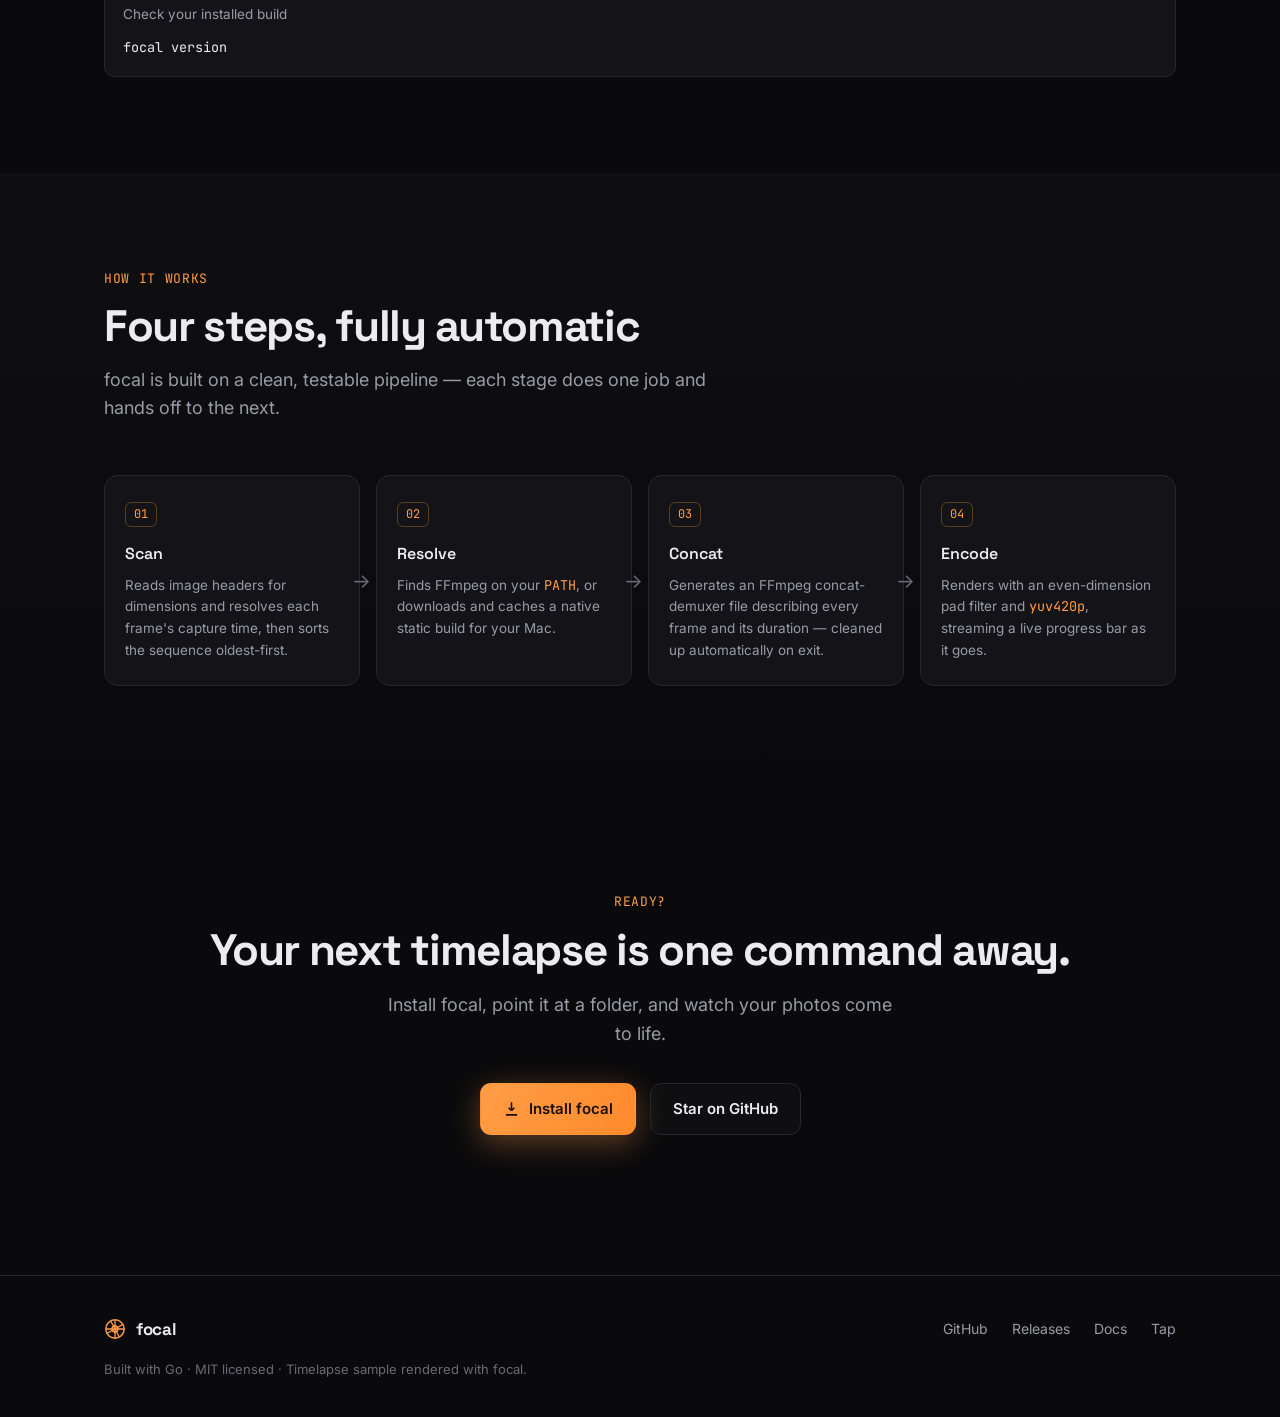
==== commit 8957b1c8: "fix: cap output resolution to prevent playback stutter Full-sensor sources (e.g. 6000x3376) were enc" ====
--- a/docs/index.html
+++ b/docs/index.html
@@ -434,6 +434,7 @@
         <tr><td><code>--input</code></td><td><code>-i</code></td><td class="def">required</td><td>Directory containing the source photos</td></tr>
         <tr><td><code>--output</code></td><td><code>-o</code></td><td class="def">timelapse.mp4</td><td>Output video file path</td></tr>
         <tr><td><code>--fps</code></td><td><code>-f</code></td><td class="def">30</td><td>Output frames per second</td></tr>
+        <tr><td><code>--max-height</code></td><td>&mdash;</td><td class="def">2160</td><td>Cap output height for smooth playback (0 = keep source)</td></tr>
       </tbody>
     </table>
     <div class="examples">
@@ -444,6 +445,10 @@
       <div class="example">
         <div class="ex-desc">Quick preview at the default 30&nbsp;fps and output name</div>
         <code>focal lapse <span class="e-flag">-i</span> ./frames</code>
+      </div>
+      <div class="example">
+        <div class="ex-desc">Keep full sensor resolution (6K) instead of the 4K cap</div>
+        <code>focal lapse <span class="e-flag">-i</span> ./frames <span class="e-flag">--max-height</span> <span class="e-val">0</span></code>
       </div>
       <div class="example">
         <div class="ex-desc">Check your installed build</div>
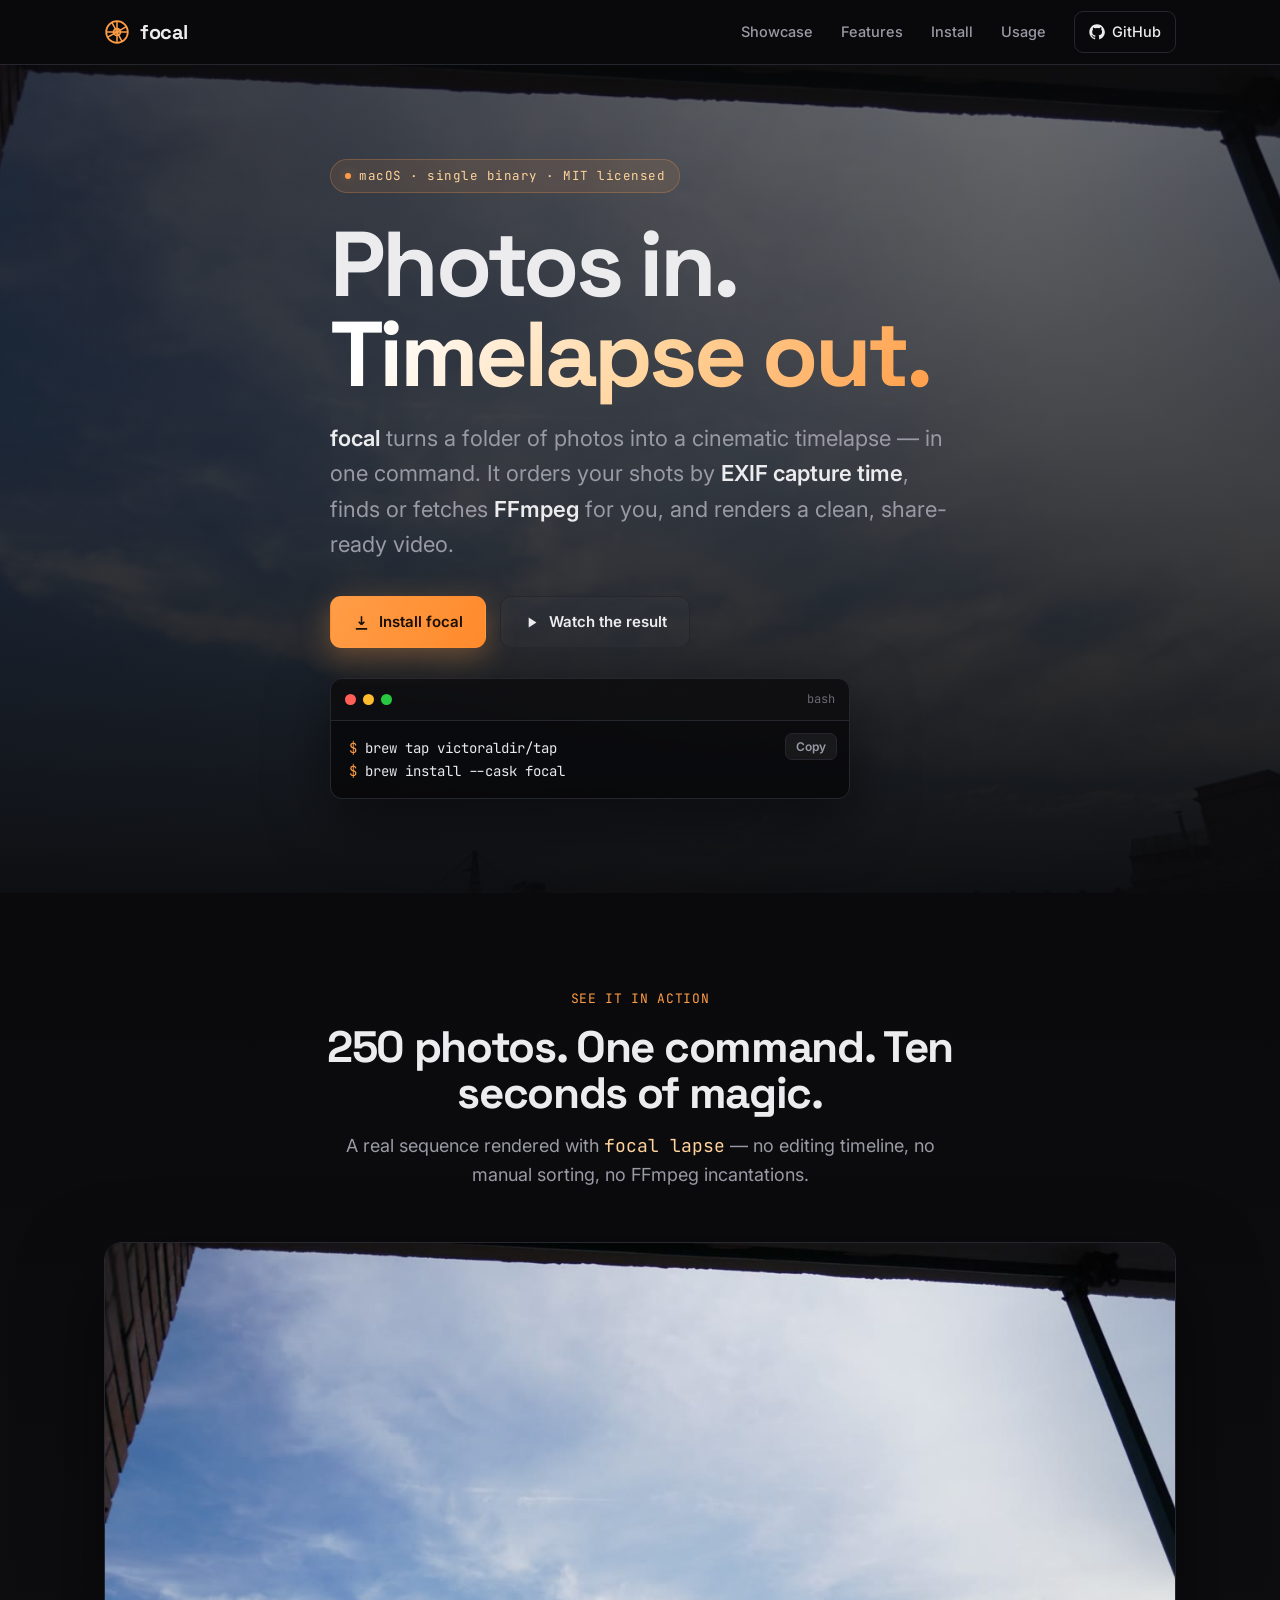
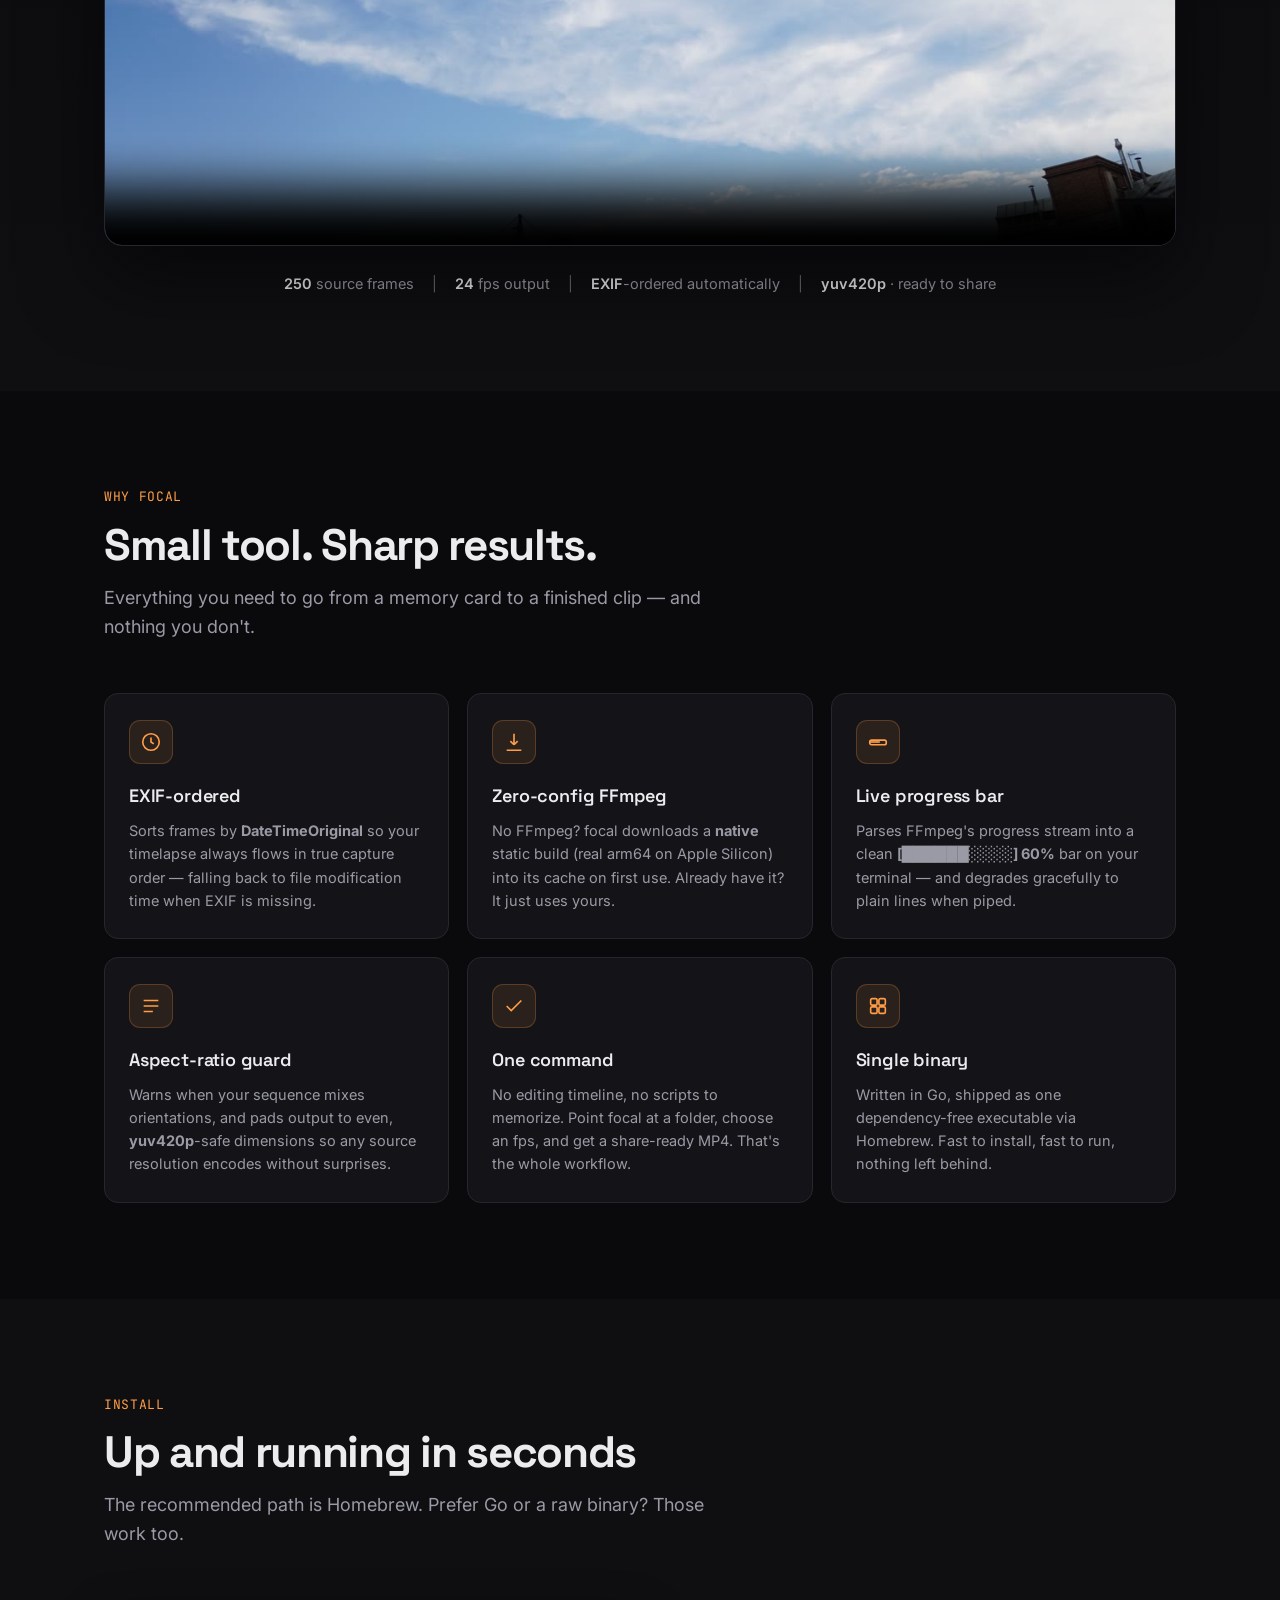
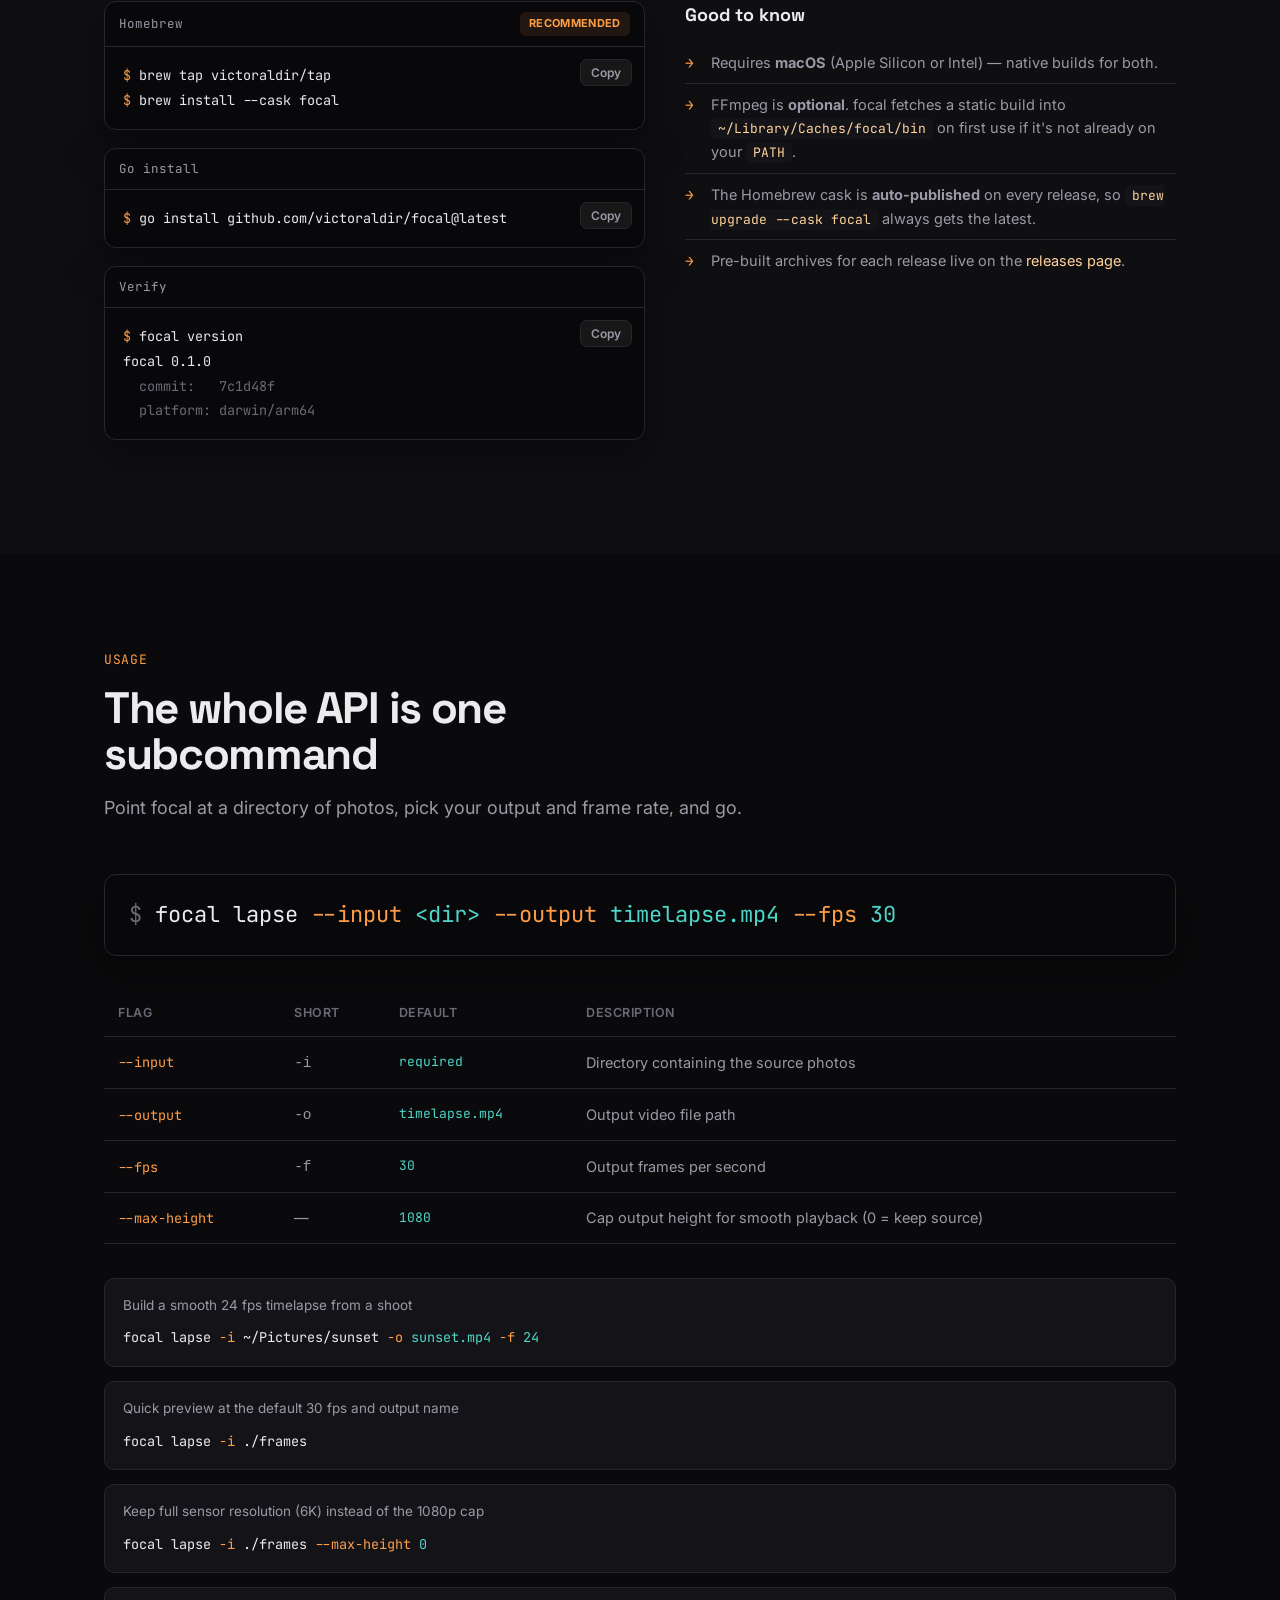
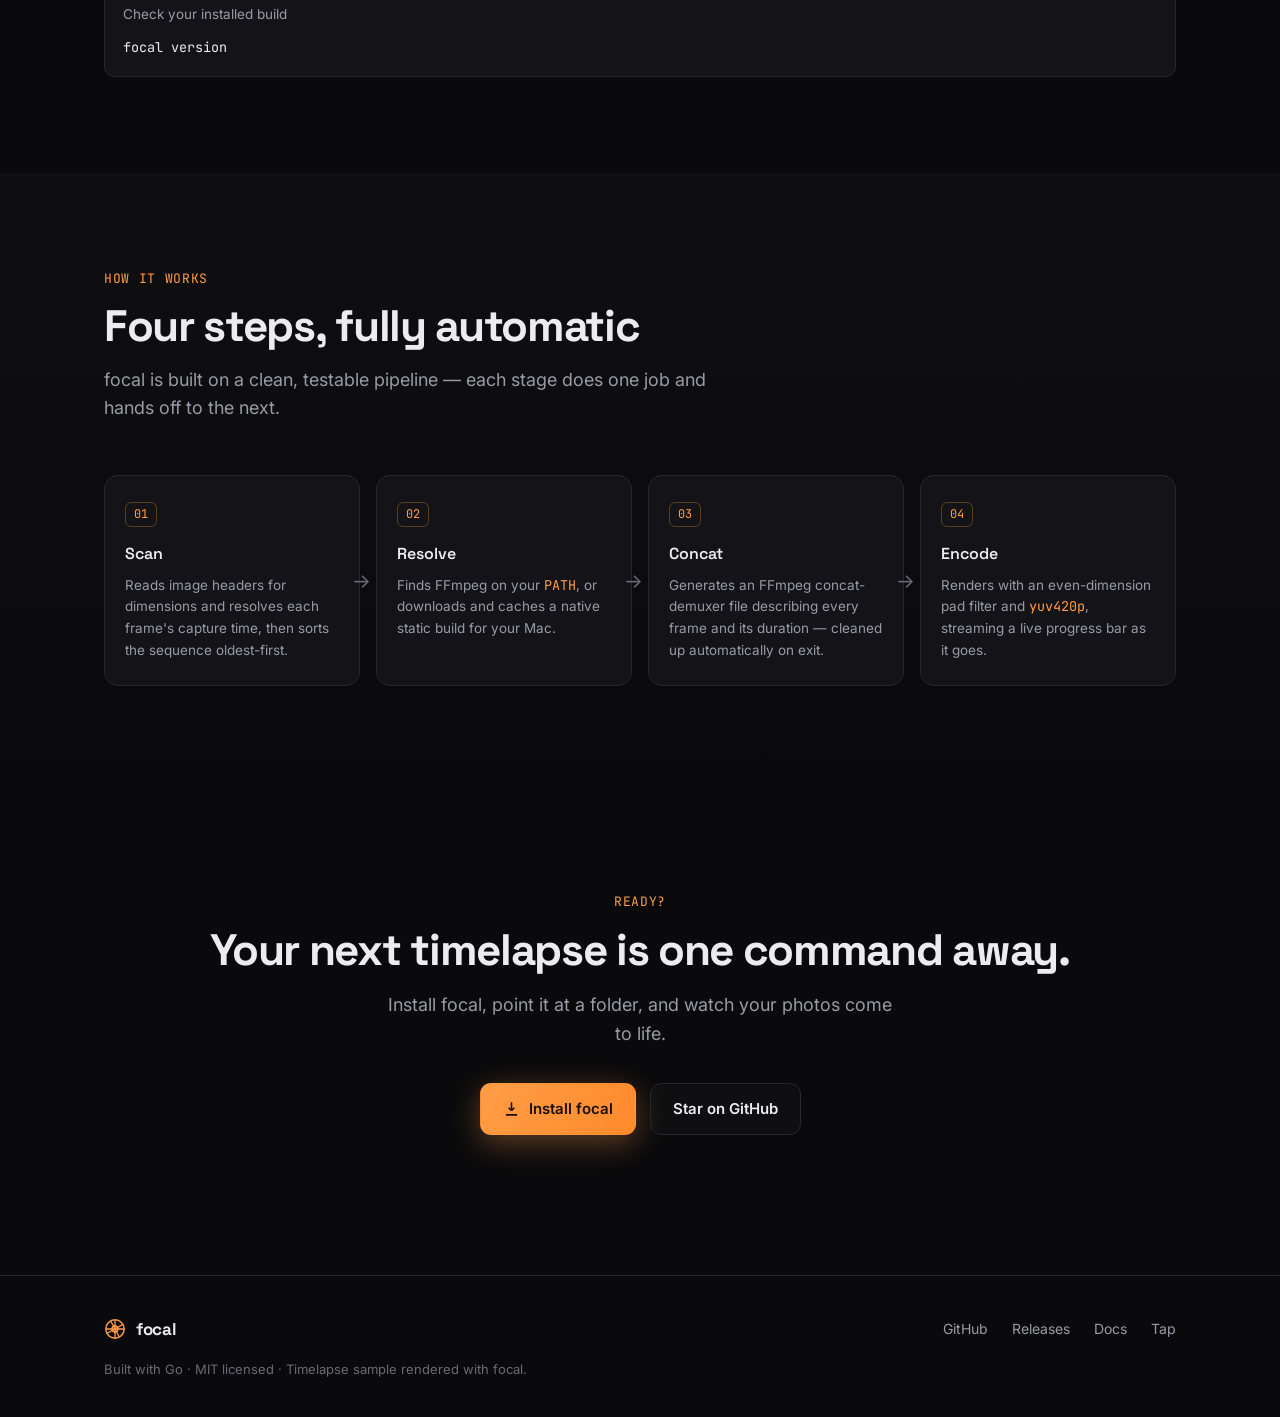
==== commit 1fe6d2b4: "change: default --max-height to 1080p 1080p is the universally smooth, share-ready default. Users ca" ====
--- a/docs/index.html
+++ b/docs/index.html
@@ -434,7 +434,7 @@
         <tr><td><code>--input</code></td><td><code>-i</code></td><td class="def">required</td><td>Directory containing the source photos</td></tr>
         <tr><td><code>--output</code></td><td><code>-o</code></td><td class="def">timelapse.mp4</td><td>Output video file path</td></tr>
         <tr><td><code>--fps</code></td><td><code>-f</code></td><td class="def">30</td><td>Output frames per second</td></tr>
-        <tr><td><code>--max-height</code></td><td>&mdash;</td><td class="def">2160</td><td>Cap output height for smooth playback (0 = keep source)</td></tr>
+        <tr><td><code>--max-height</code></td><td>&mdash;</td><td class="def">1080</td><td>Cap output height for smooth playback (0 = keep source)</td></tr>
       </tbody>
     </table>
     <div class="examples">
@@ -447,7 +447,7 @@
         <code>focal lapse <span class="e-flag">-i</span> ./frames</code>
       </div>
       <div class="example">
-        <div class="ex-desc">Keep full sensor resolution (6K) instead of the 4K cap</div>
+        <div class="ex-desc">Keep full sensor resolution (6K) instead of the 1080p cap</div>
         <code>focal lapse <span class="e-flag">-i</span> ./frames <span class="e-flag">--max-height</span> <span class="e-val">0</span></code>
       </div>
       <div class="example">
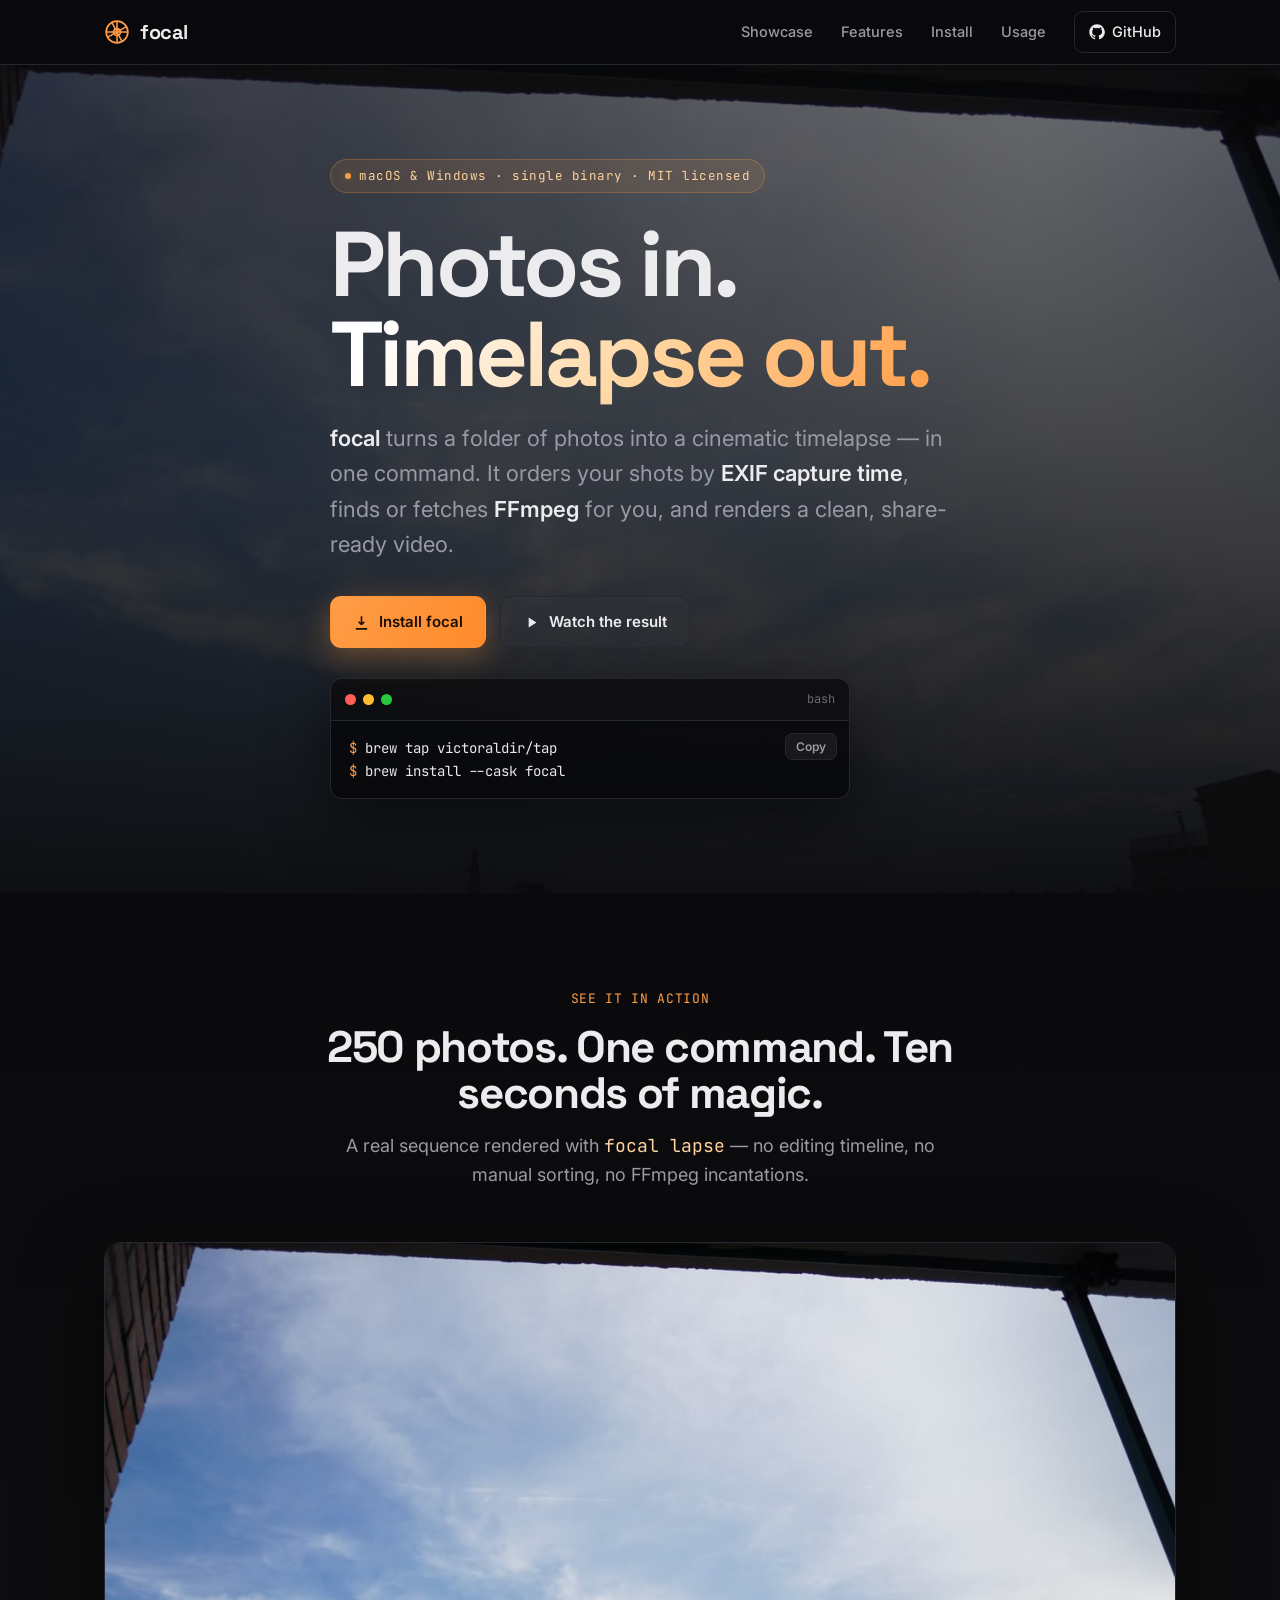
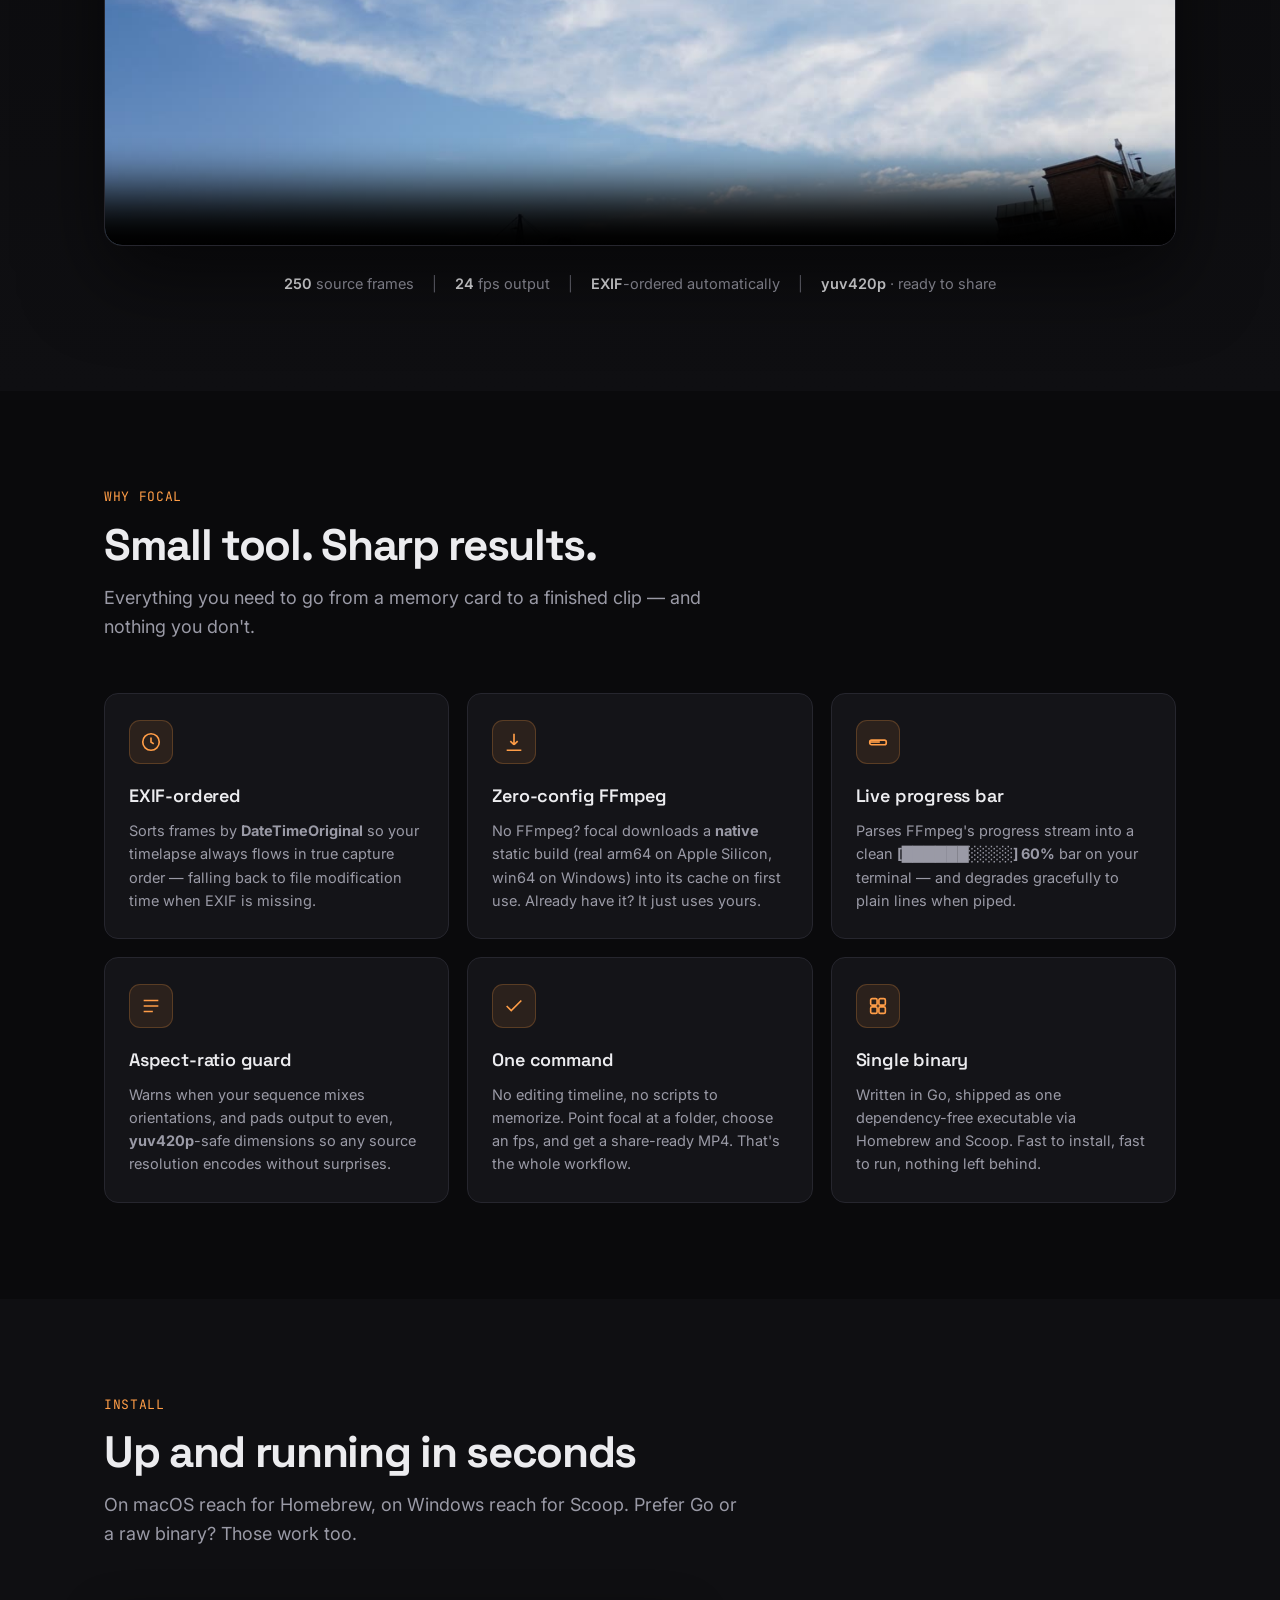
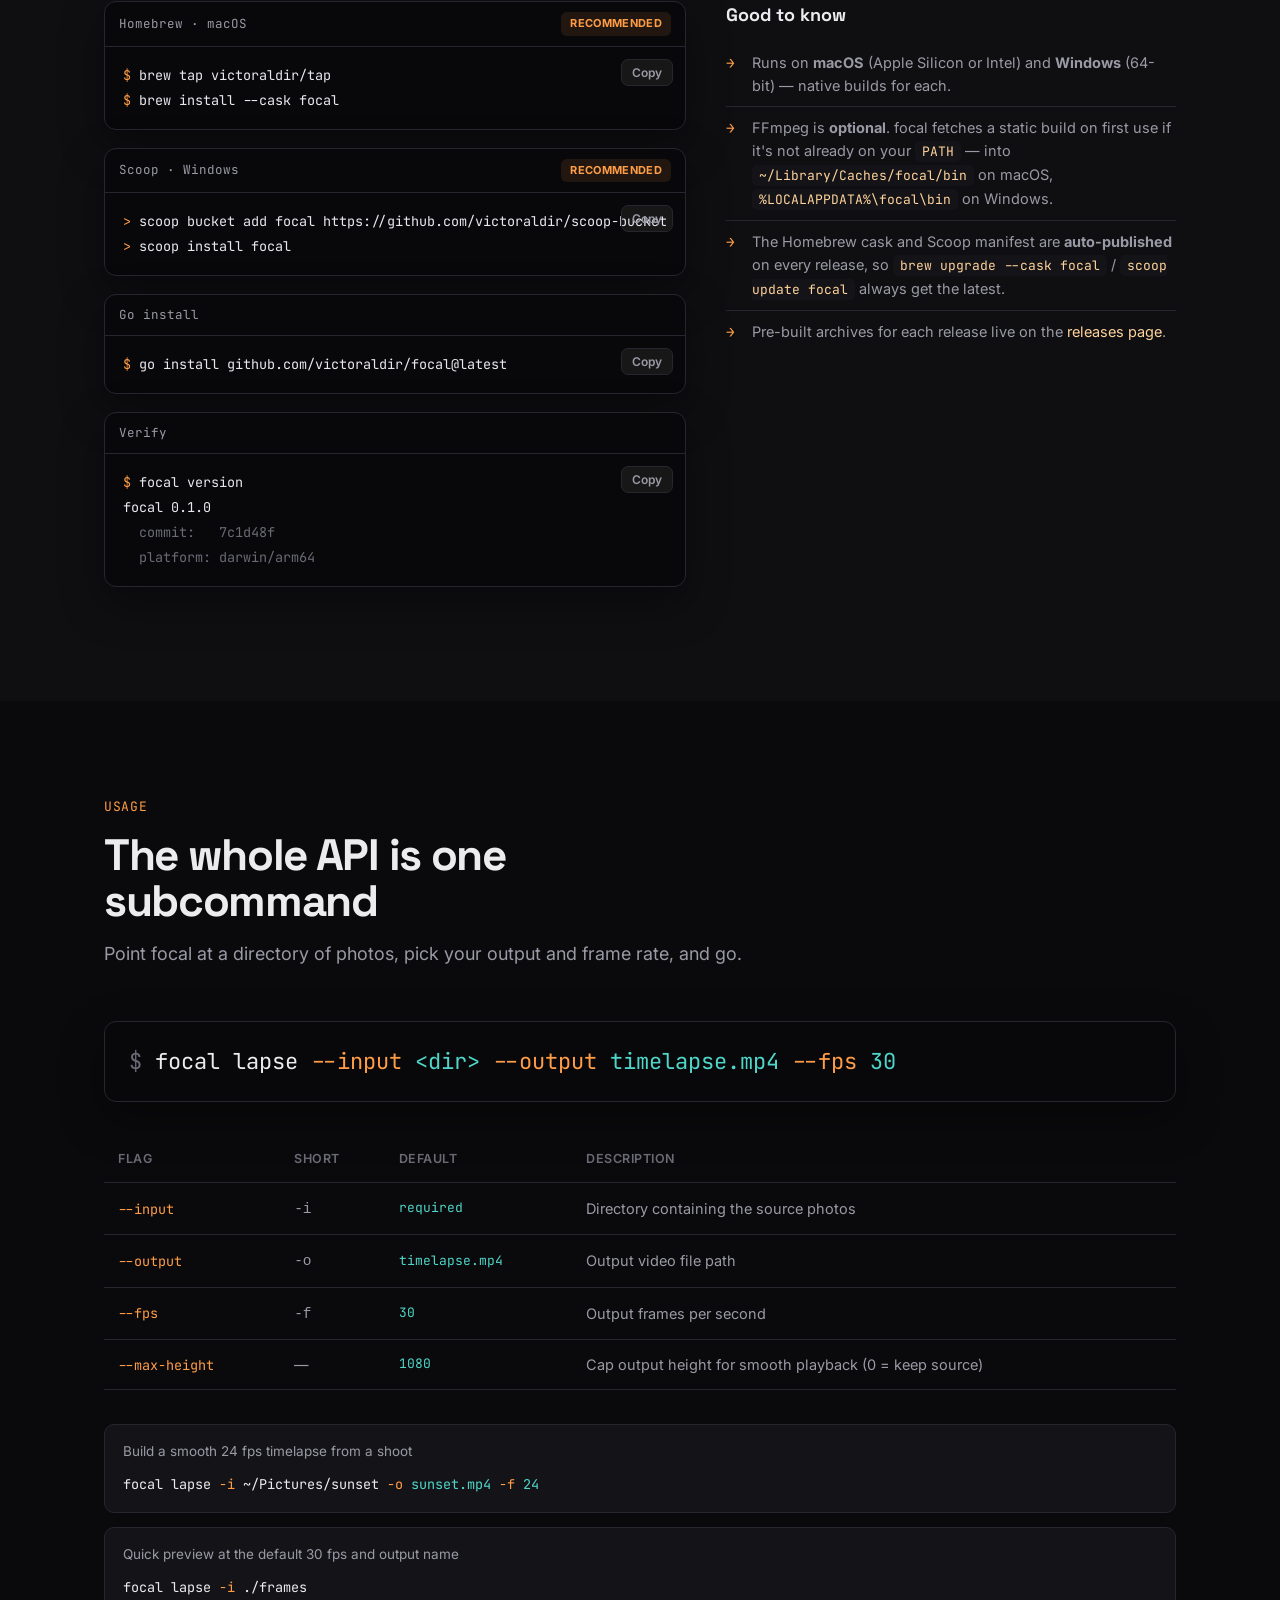
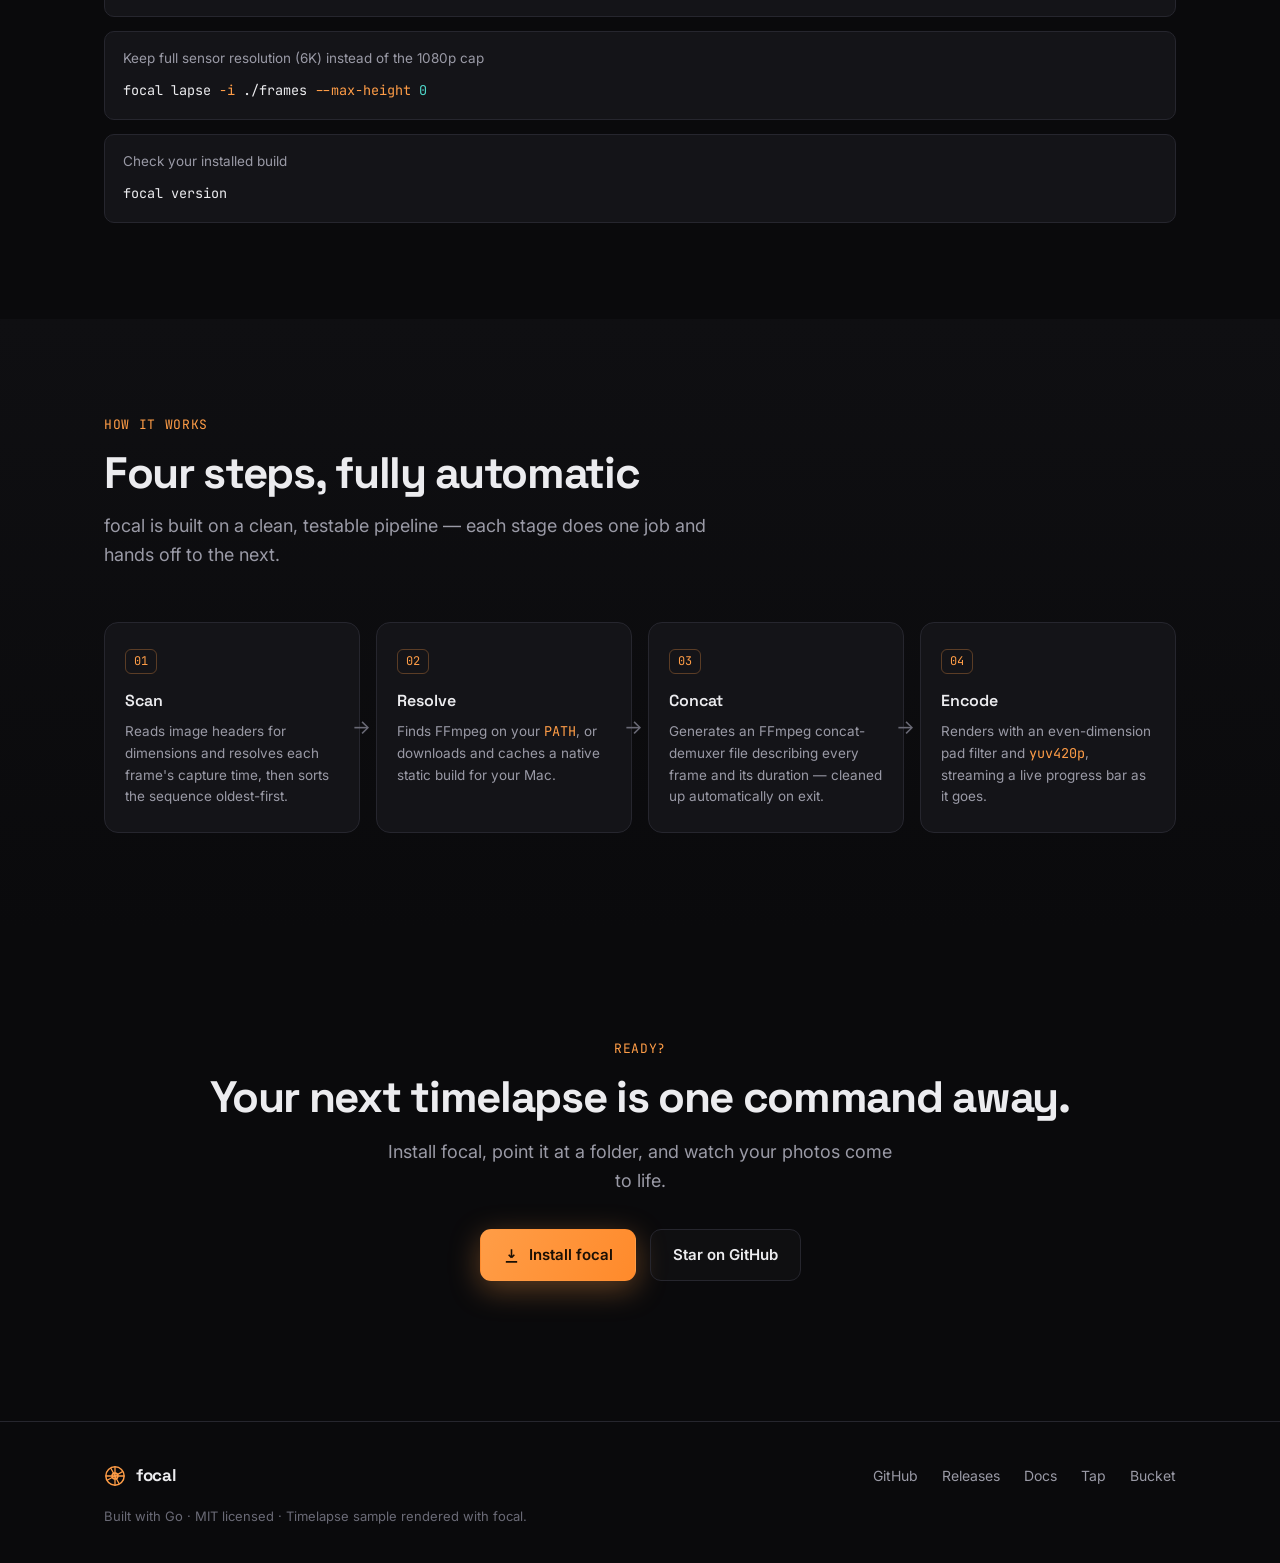
==== commit 38d7aad9: "feat: add Windows support (Scoop, binaries, auto-download FFmpeg) Bring the macOS "zero-dependency" " ====
--- a/docs/index.html
+++ b/docs/index.html
@@ -6,7 +6,7 @@
 <title>focal — cinematic timelapses from a folder of photos</title>
 <meta name="description" content="focal is a fast, dependency-free CLI that turns photo sequences into cinematic timelapses. It orders shots by EXIF time, auto-fetches FFmpeg, and renders a share-ready video in one command." />
 <meta property="og:title" content="focal — cinematic timelapses from a folder of photos" />
-<meta property="og:description" content="Turn a folder of photos into a timelapse in one command. EXIF-ordered, FFmpeg-powered, zero-config on macOS." />
+<meta property="og:description" content="Turn a folder of photos into a timelapse in one command. EXIF-ordered, FFmpeg-powered, zero-config on macOS and Windows." />
 <meta property="og:type" content="website" />
 <link rel="preconnect" href="https://fonts.googleapis.com" />
 <link rel="preconnect" href="https://fonts.gstatic.com" crossorigin />
@@ -284,7 +284,7 @@
   </video>
   <div class="hero-scrim"></div>
   <div class="wrap">
-    <span class="eyebrow"><span class="dot"></span> macOS &middot; single binary &middot; MIT licensed</span>
+    <span class="eyebrow"><span class="dot"></span> macOS &amp; Windows &middot; single binary &middot; MIT licensed</span>
     <h1>Photos in.<br /><span class="grad">Timelapse out.</span></h1>
     <p class="lede"><strong>focal</strong> turns a folder of photos into a cinematic timelapse — in one command. It orders your shots by <strong>EXIF capture time</strong>, finds or fetches <strong>FFmpeg</strong> for you, and renders a clean, share-ready video.</p>
     <div class="hero-actions">
@@ -351,7 +351,7 @@
       <div class="feature">
         <div class="ficon"><svg viewBox="0 0 24 24" fill="none" stroke-width="1.8"><path d="M12 3v12m0 0 4-4m-4 4-4-4M4 21h16"/></svg></div>
         <h3>Zero-config FFmpeg</h3>
-        <p>No FFmpeg? focal downloads a <b>native</b> static build (real arm64 on Apple Silicon) into its cache on first use. Already have it? It just uses yours.</p>
+        <p>No FFmpeg? focal downloads a <b>native</b> static build (real arm64 on Apple Silicon, win64 on Windows) into its cache on first use. Already have it? It just uses yours.</p>
       </div>
       <div class="feature">
         <div class="ficon"><svg viewBox="0 0 24 24" fill="none" stroke-width="1.8"><rect x="3" y="10" width="18" height="5" rx="2"/><path d="M3 12h11"/></svg></div>
@@ -371,7 +371,7 @@
       <div class="feature">
         <div class="ficon"><svg viewBox="0 0 24 24" fill="none" stroke-width="1.8"><rect x="4" y="4" width="7" height="7" rx="1.5"/><rect x="13" y="4" width="7" height="7" rx="1.5"/><rect x="4" y="13" width="7" height="7" rx="1.5"/><rect x="13" y="13" width="7" height="7" rx="1.5"/></svg></div>
         <h3>Single binary</h3>
-        <p>Written in Go, shipped as one dependency-free executable via Homebrew. Fast to install, fast to run, nothing left behind.</p>
+        <p>Written in Go, shipped as one dependency-free executable via Homebrew and Scoop. Fast to install, fast to run, nothing left behind.</p>
       </div>
     </div>
   </div>
@@ -383,14 +383,19 @@
     <div class="section-head">
       <span class="kicker">Install</span>
       <h2>Up and running in seconds</h2>
-      <p>The recommended path is Homebrew. Prefer Go or a raw binary? Those work too.</p>
+      <p>On macOS reach for Homebrew, on Windows reach for Scoop. Prefer Go or a raw binary? Those work too.</p>
     </div>
     <div class="install-grid">
       <div>
         <div class="code-card">
-          <div class="cc-head"><span class="cc-title">Homebrew</span><span class="cc-badge">RECOMMENDED</span></div>
+          <div class="cc-head"><span class="cc-title">Homebrew &middot; macOS</span><span class="cc-badge">RECOMMENDED</span></div>
           <pre><button class="copy-btn" data-copy="brew tap victoraldir/tap&#10;brew install --cask focal">Copy</button><code><span class="c-prompt">$ </span>brew tap victoraldir/tap
 <span class="c-prompt">$ </span>brew install --cask focal</code></pre>
+        </div>
+        <div class="code-card">
+          <div class="cc-head"><span class="cc-title">Scoop &middot; Windows</span><span class="cc-badge">RECOMMENDED</span></div>
+          <pre><button class="copy-btn" data-copy="scoop bucket add focal https://github.com/victoraldir/scoop-bucket&#10;scoop install focal">Copy</button><code><span class="c-prompt">&gt; </span>scoop bucket add focal https://github.com/victoraldir/scoop-bucket
+<span class="c-prompt">&gt; </span>scoop install focal</code></pre>
         </div>
         <div class="code-card">
           <div class="cc-head"><span class="cc-title">Go install</span></div>
@@ -407,9 +412,9 @@
       <div class="install-note">
         <h3>Good to know</h3>
         <ul>
-          <li>Requires <b>macOS</b> (Apple Silicon or Intel) — native builds for both.</li>
-          <li>FFmpeg is <b>optional</b>. focal fetches a static build into <code>~/Library/Caches/focal/bin</code> on first use if it's not already on your <code>PATH</code>.</li>
-          <li>The Homebrew cask is <b>auto-published</b> on every release, so <code>brew upgrade --cask focal</code> always gets the latest.</li>
+          <li>Runs on <b>macOS</b> (Apple Silicon or Intel) and <b>Windows</b> (64-bit) — native builds for each.</li>
+          <li>FFmpeg is <b>optional</b>. focal fetches a static build on first use if it's not already on your <code>PATH</code> — into <code>~/Library/Caches/focal/bin</code> on macOS, <code>%LOCALAPPDATA%\focal\bin</code> on Windows.</li>
+          <li>The Homebrew cask and Scoop manifest are <b>auto-published</b> on every release, so <code>brew upgrade --cask focal</code> / <code>scoop update focal</code> always get the latest.</li>
           <li>Pre-built archives for each release live on the <a href="https://github.com/victoraldir/focal/releases" target="_blank" rel="noopener" style="color:var(--accent-2)">releases page</a>.</li>
         </ul>
       </div>
@@ -514,6 +519,7 @@
       <a href="https://github.com/victoraldir/focal/releases" target="_blank" rel="noopener">Releases</a>
       <a href="https://github.com/victoraldir/focal/blob/main/README.md" target="_blank" rel="noopener">Docs</a>
       <a href="https://github.com/victoraldir/homebrew-tap" target="_blank" rel="noopener">Tap</a>
+      <a href="https://github.com/victoraldir/scoop-bucket" target="_blank" rel="noopener">Bucket</a>
     </div>
     <div class="f-meta">Built with Go &middot; MIT licensed &middot; Timelapse sample rendered with focal.</div>
   </div>
